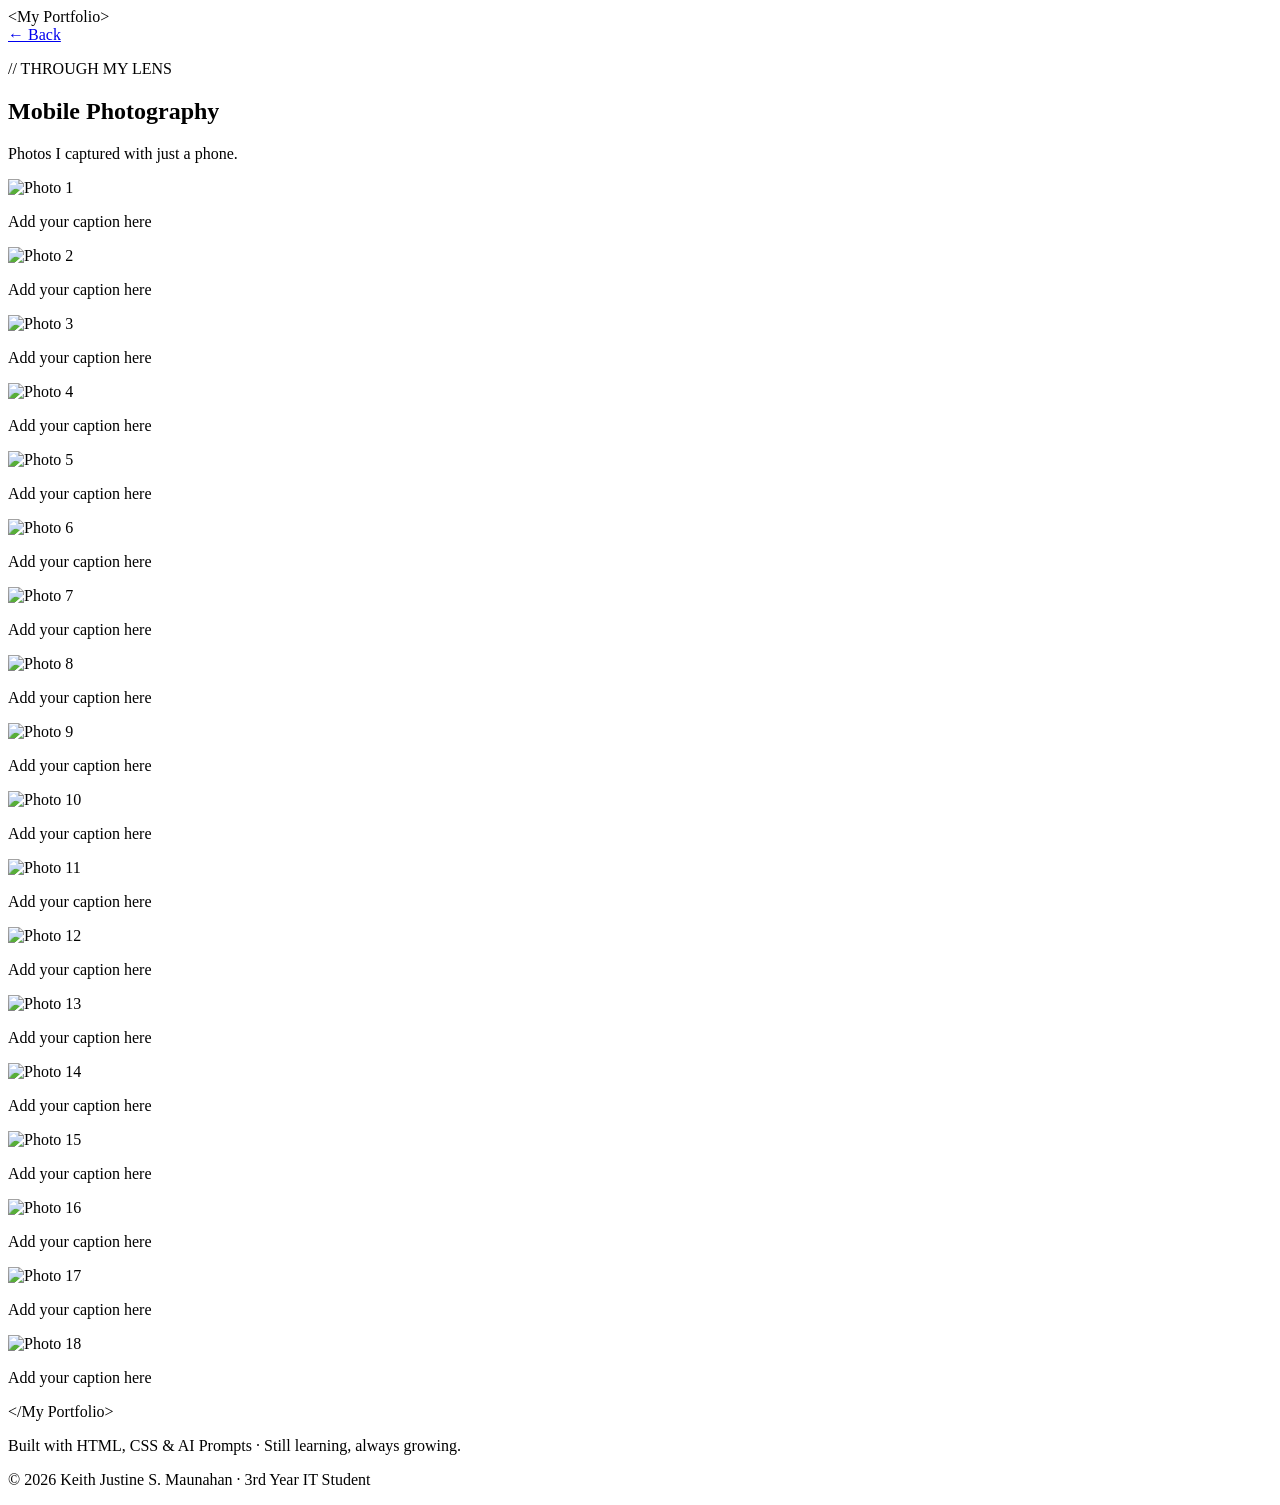
==== gallery.html @ 54bed320 "Add files via upload" ====
<!DOCTYPE html>
<html lang="en">

<head>
  <meta charset="UTF-8" />
  <meta name="viewport" content="width=device-width, initial-scale=1.0" />
  <title>My Portfolio | Gallery</title>
  <link rel="stylesheet" href="assets/css/style.css" />
  <link rel="stylesheet" href="assets/css/gallery.css" />
  <link rel="preconnect" href="https://fonts.googleapis.com" />
  <link rel="preconnect" href="https://fonts.gstatic.com" crossorigin />
  <link href="https://fonts.googleapis.com/css2?family=Press+Start+2P&family=Space+Mono:ital,wght@0,400;0,700;1,400&display=swap" rel="stylesheet" />
</head>

<body>

  <nav class="navbar">
    <div class="nav-logo">
      <span>&lt;My Portfolio&gt;</span>
    </div>
    <a href="index.html" class="back-btn">← Back</a>
  </nav>


  <div class="gallery-page">

    <div class="section-header">
      <p class="section-label">// THROUGH MY LENS</p>
      <h2 class="section-title">Mobile Photography</h2>
      <p class="section-subtitle">Photos I captured with just a phone.</p>
    </div>


    <div class="gallery-grid">

      <div class="gallery-item">
        <img src="assets/images/IMG_20231026_111419_089.jpg" alt="Photo 1" class="photo-box" />
        <div class="caption"><p>Add your caption here</p></div>
      </div>

      <div class="gallery-item">
        <img src="assets/images/IMG_20231109_130447_533.jpg" alt="Photo 2" class="photo-box" />
        <div class="caption"><p>Add your caption here</p></div>
      </div>

      <div class="gallery-item">
        <img src="assets/images/IMG_20231109_130508_630.jpg" alt="Photo 3" class="photo-box" />
        <div class="caption"><p>Add your caption here</p></div>
      </div>

      <div class="gallery-item">
        <img src="assets/images/IMG_20231109_173409_094.jpg" alt="Photo 4" class="photo-box" />
        <div class="caption"><p>Add your caption here</p></div>
      </div>

      <div class="gallery-item">
        <img src="assets/images/IMG_20231228_083316_686.jpg" alt="Photo 5" class="photo-box" />
        <div class="caption"><p>Add your caption here</p></div>
      </div>

      <div class="gallery-item">
        <img src="assets/images/IMG_20231228_165248_809.jpg" alt="Photo 6" class="photo-box" />
        <div class="caption"><p>Add your caption here</p></div>
      </div>

      <div class="gallery-item">
        <img src="assets/images/photo-7.jpg" alt="Photo 7" class="photo-box" />
        <div class="caption"><p>Add your caption here</p></div>
      </div>

      <div class="gallery-item">
        <img src="assets/images/photo-8.jpg" alt="Photo 8" class="photo-box" />
        <div class="caption"><p>Add your caption here</p></div>
      </div>

      <div class="gallery-item">
        <img src="assets/images/photo-9.jpg" alt="Photo 9" class="photo-box" />
        <div class="caption"><p>Add your caption here</p></div>
      </div>

      <div class="gallery-item">
        <img src="assets/images/photo-10.jpg" alt="Photo 10" class="photo-box" />
        <div class="caption"><p>Add your caption here</p></div>
      </div>

      <div class="gallery-item">
        <img src="assets/images/photo-11.jpg" alt="Photo 11" class="photo-box" />
        <div class="caption"><p>Add your caption here</p></div>
      </div>

      <div class="gallery-item">
        <img src="assets/images/photo-12.jpg" alt="Photo 12" class="photo-box" />
        <div class="caption"><p>Add your caption here</p></div>
      </div>

      <div class="gallery-item">
        <img src="assets/images/photo-13.jpg" alt="Photo 13" class="photo-box" />
        <div class="caption"><p>Add your caption here</p></div>
      </div>

      <div class="gallery-item">
        <img src="assets/images/photo-14.jpg" alt="Photo 14" class="photo-box" />
        <div class="caption"><p>Add your caption here</p></div>
      </div>

      <div class="gallery-item">
        <img src="assets/images/photo-15.jpg" alt="Photo 15" class="photo-box" />
        <div class="caption"><p>Add your caption here</p></div>
      </div>

      <div class="gallery-item">
        <img src="assets/images/photo-16.jpg" alt="Photo 16" class="photo-box" />
        <div class="caption"><p>Add your caption here</p></div>
      </div>

      <div class="gallery-item">
        <img src="assets/images/photo-17.jpg" alt="Photo 17" class="photo-box" />
        <div class="caption"><p>Add your caption here</p></div>
      </div>

      <div class="gallery-item">
        <img src="assets/images/photo-18.jpg" alt="Photo 18" class="photo-box" />
        <div class="caption"><p>Add your caption here</p></div>
      </div>

    </div>

  </div>


  <footer class="footer">
    <div class="footer-content">
      <p class="footer-brand">&lt;/My Portfolio&gt;</p>
      <p class="footer-msg">Built with HTML, CSS &amp; AI Prompts · Still learning, always growing.</p>
      <p class="footer-copy">© 2026 Keith Justine S. Maunahan · 3rd Year IT Student</p>
    </div>
  </footer>

</body>
</html>
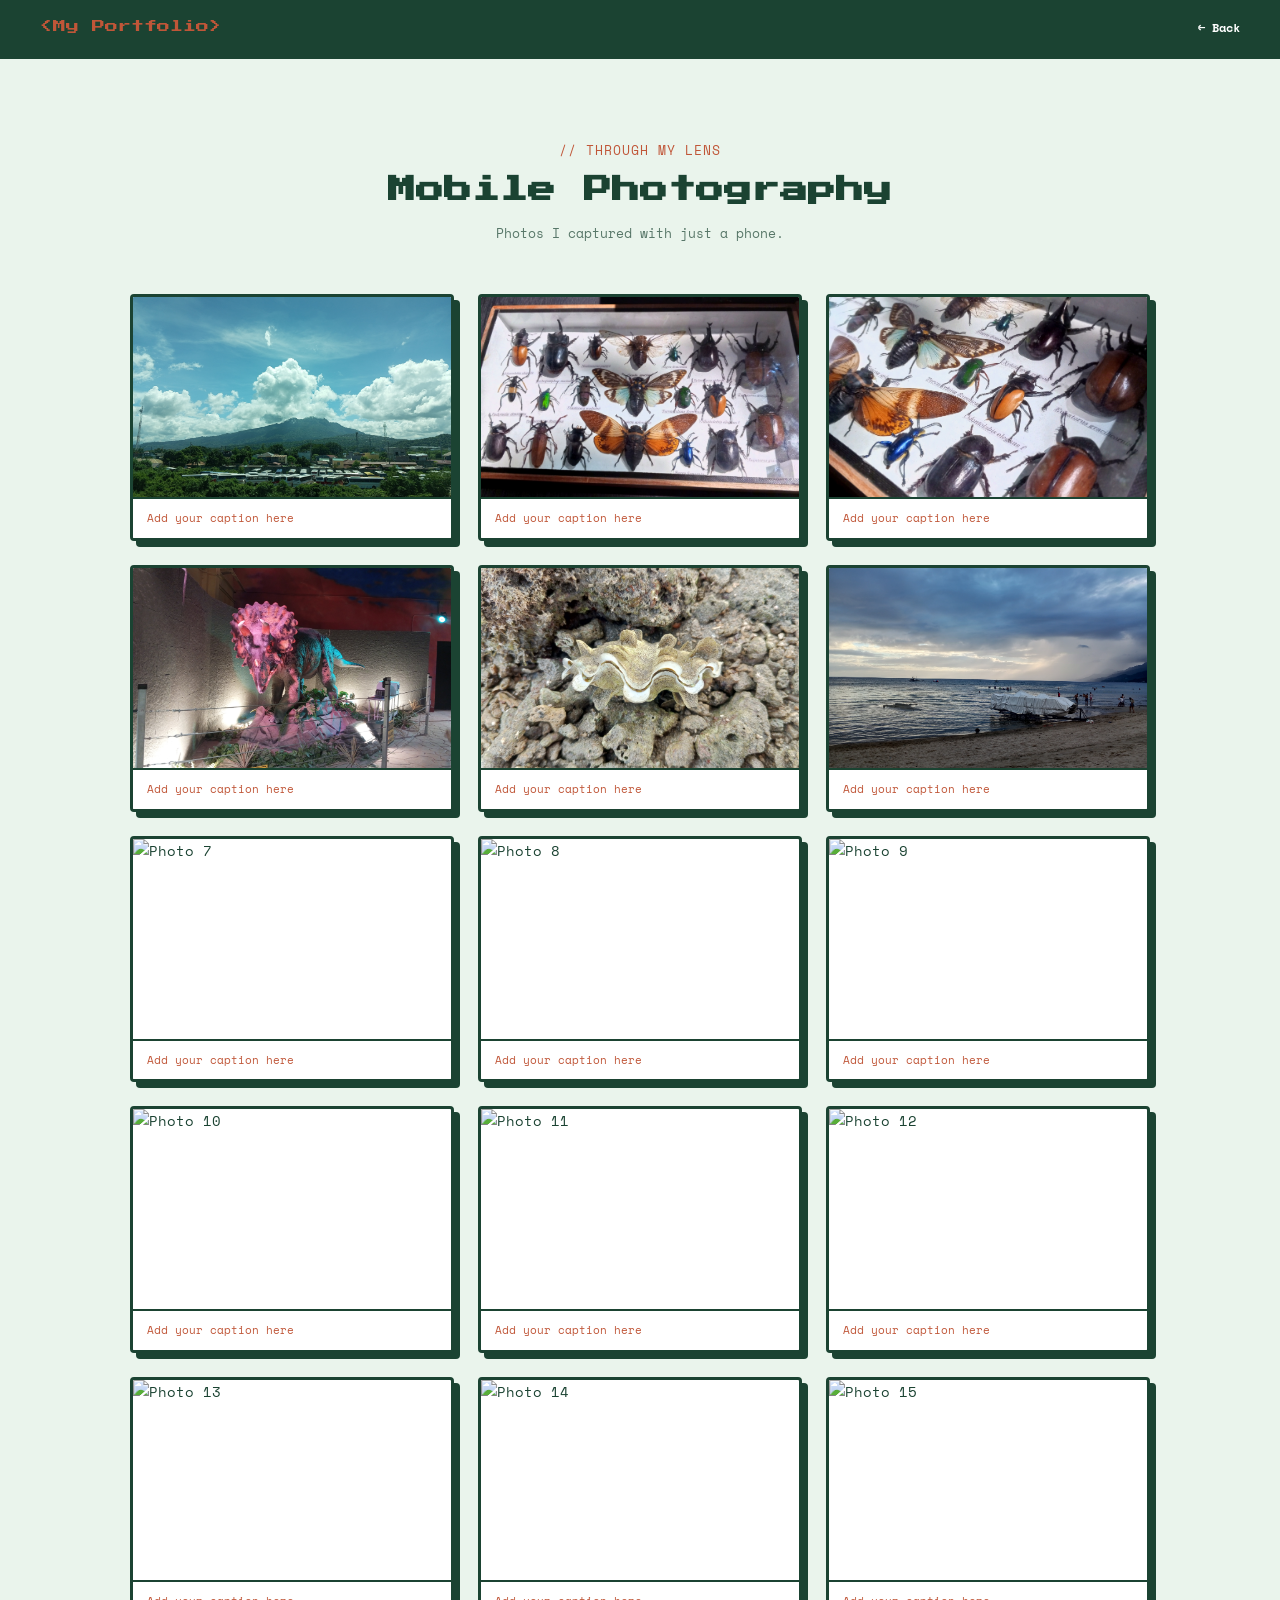
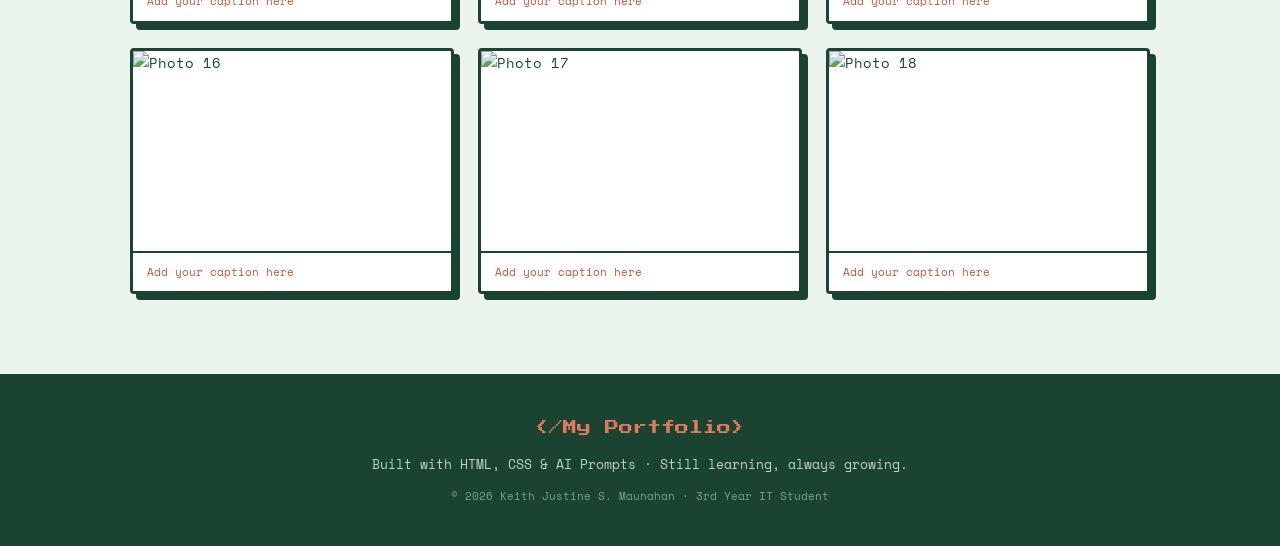
==== commit 8ceecae1: "Update gallery.html" ====
--- a/gallery.html
+++ b/gallery.html
@@ -4,7 +4,7 @@
 <head>
   <meta charset="UTF-8" />
   <meta name="viewport" content="width=device-width, initial-scale=1.0" />
-  <title>My Portfolio | Gallery</title>
+  <title>Portfolio | Gallery</title>
   <link rel="stylesheet" href="assets/css/style.css" />
   <link rel="stylesheet" href="assets/css/gallery.css" />
   <link rel="preconnect" href="https://fonts.googleapis.com" />
--- a/assets/css/style.css
+++ b/assets/css/style.css
@@ -0,0 +1,692 @@
+* {
+  margin: 0;
+  padding: 0;
+  box-sizing: border-box;
+}
+
+body {
+  background-color: #eaf4ec;
+  color: #1b4332;
+  font-family: 'Space Mono', 'Courier New', monospace;
+  line-height: 1.7;
+  font-size: 14px;
+}
+
+a {
+  text-decoration: none;
+  color: inherit;
+}
+
+ul {
+  list-style: none;
+}
+
+img {
+  max-width: 100%;
+  display: block;
+}
+
+html {
+  scroll-behavior: smooth;
+}
+
+.card {
+  background-color: #ffffff;
+  border: 3px solid #1b4332;
+  box-shadow: 6px 6px 0px #1b4332;
+  padding: 24px;
+  border-radius: 4px;
+}
+
+.btn {
+  display: inline-block;
+  padding: 12px 24px;
+  font-family: 'Space Mono', 'Courier New', monospace;
+  font-size: 13px;
+  font-weight: 700;
+  border: 3px solid #1b4332;
+  box-shadow: 4px 4px 0px #1b4332;
+  cursor: pointer;
+  transition: transform 0.1s ease, box-shadow 0.1s ease;
+  white-space: nowrap;
+}
+
+.btn:hover {
+  transform: translate(3px, 3px);
+  box-shadow: none;
+}
+
+.btn-primary {
+  background-color: #c05638;
+  color: #ffffff;
+}
+
+.btn-secondary {
+  background-color: #ffffff;
+  color: #1b4332;
+}
+
+.btn-sm {
+  padding: 8px 16px;
+  font-size: 11px;
+}
+
+.section {
+  padding: 80px 40px;
+  max-width: 1100px;
+  margin: 0 auto;
+}
+
+.section-header {
+  text-align: center;
+  margin-bottom: 50px;
+}
+
+.section-label {
+  color: #c05638;
+  font-family: 'Space Mono', 'Courier New', monospace;
+  font-size: 13px;
+  margin-bottom: 10px;
+  letter-spacing: 1px;
+}
+
+.section-title {
+  font-family: 'Press Start 2P', cursive;
+  font-size: clamp(18px, 3vw, 28px);
+  color: #1b4332;
+  margin-bottom: 12px;
+  line-height: 1.4;
+}
+
+.section-subtitle {
+  color: #1b4332;
+  opacity: 0.7;
+  font-size: 13px;
+}
+
+.accent {
+  color: #c05638;
+}
+
+.navbar {
+  background-color: #1b4332;
+  border-bottom: 3px solid #1b4332;
+  padding: 16px 40px;
+  display: flex;
+  justify-content: space-between;
+  align-items: center;
+  position: sticky;
+  top: 0;
+  z-index: 100;
+}
+
+.nav-logo span {
+  font-family: 'Press Start 2P', cursive;
+  font-size: 13px;
+  color: #c05638;
+}
+
+.nav-links {
+  display: flex;
+  gap: 30px;
+}
+
+.nav-links a {
+  font-family: 'Space Mono', 'Courier New', monospace;
+  font-size: 12px;
+  color: #ffffff;
+  font-weight: 700;
+  transition: color 0.2s ease;
+}
+
+.nav-links a:hover {
+  color: #c05638;
+}
+
+.hero {
+  min-height: 90vh;
+  display: flex;
+  flex-direction: row;
+  align-items: center;
+  justify-content: center;
+  gap: 80px;
+  padding: 60px 80px;
+  background-color: #f0f7f2;
+  border-bottom: 3px solid #1b4332;
+}
+
+.hero-content {
+  max-width: 560px;
+}
+
+.hero-badge {
+  color: #c05638;
+  font-family: 'Space Mono', 'Courier New', monospace;
+  font-size: 13px;
+  font-weight: 700;
+  margin-bottom: 16px;
+  letter-spacing: 2px;
+}
+
+.hero-title {
+  font-family: 'Press Start 2P', cursive;
+  font-size: clamp(24px, 4vw, 42px);
+  color: #1b4332;
+  margin-bottom: 16px;
+  line-height: 1.3;
+}
+
+.hero-subtitle {
+  font-family: 'Space Mono', 'Courier New', monospace;
+  font-size: clamp(13px, 2vw, 16px);
+  color: #c05638;
+  font-weight: 700;
+  margin-bottom: 20px;
+  letter-spacing: 1px;
+}
+
+.hero-desc {
+  font-size: 14px;
+  color: #1b4332;
+  opacity: 0.85;
+  margin-bottom: 36px;
+  line-height: 1.8;
+}
+
+.hero-buttons {
+  display: flex;
+  gap: 16px;
+  flex-wrap: wrap;
+}
+
+.hero-avatar {
+  flex-shrink: 0;
+}
+
+.avatar-frame {
+  width: 240px;
+  height: 280px;
+  background-color: #ffffff;
+  border: 3px solid #1b4332;
+  box-shadow: 6px 6px 0px #1b4332;
+  display: flex;
+  align-items: center;
+  justify-content: center;
+  overflow: hidden;
+}
+
+.avatar-img {
+  width: 100%;
+  height: 100%;
+  object-fit: cover;
+}
+
+.about-section {
+  background-color: #eaf4ec;
+}
+
+.about-content {
+  display: flex;
+  gap: 40px;
+  align-items: stretch;
+  flex-wrap: wrap;
+}
+
+.about-text {
+  flex: 2;
+  min-width: 280px;
+  display: flex;
+  flex-direction: column;
+}
+
+.about-text .card {
+  flex: 1;
+}
+
+.about-text .card p {
+  font-size: 14px;
+  line-height: 1.8;
+}
+
+.about-list {
+  margin-top: 16px;
+}
+
+.about-list li {
+  font-family: 'Space Mono', 'Courier New', monospace;
+  font-size: 13px;
+  padding: 6px 0;
+  border-bottom: 1px dashed #c8e6c9;
+}
+
+.about-list li:last-child {
+  border-bottom: none;
+}
+
+.edu-list {
+  flex: 1;
+  min-width: 260px;
+  display: flex;
+  flex-direction: column;
+  gap: 16px;
+}
+
+.edu-title {
+  font-family: 'Press Start 2P', cursive;
+  font-size: 11px;
+  color: #c05638;
+  margin-bottom: 4px;
+}
+
+.edu-card {
+  display: flex;
+  flex-direction: row;
+  align-items: center;
+  gap: 16px;
+  background-color: #ffffff;
+  border: 3px solid #1b4332;
+  box-shadow: 4px 4px 0px #1b4332;
+  padding: 16px 20px;
+  border-radius: 4px;
+}
+
+.edu-logo {
+  width: 56px;
+  height: 56px;
+  object-fit: contain;
+  flex-shrink: 0;
+}
+
+.edu-info {
+  display: flex;
+  flex-direction: column;
+  gap: 4px;
+}
+
+.edu-name {
+  font-family: 'Press Start 2P', cursive;
+  font-size: 10px;
+  color: #1b4332;
+  line-height: 1.6;
+}
+
+.edu-year {
+  font-family: 'Space Mono', 'Courier New', monospace;
+  font-size: 12px;
+  color: #c05638;
+  font-weight: 700;
+}
+
+.skills-section {
+  background-color: #f0f7f2;
+  border-top: 3px solid #c8e6c9;
+  border-bottom: 3px solid #c8e6c9;
+}
+
+.skills-grid {
+  display: grid;
+  grid-template-columns: repeat(auto-fill, minmax(300px, 1fr));
+  gap: 20px;
+}
+
+.skill-card {
+  display: flex;
+  flex-direction: row;
+  align-items: center;
+  gap: 16px;
+  background-color: #ffffff;
+  border: 3px solid #1b4332;
+  box-shadow: 4px 4px 0px #1b4332;
+  padding: 16px 20px;
+  border-radius: 4px;
+}
+
+.skill-icon {
+  width: 56px;
+  height: 56px;
+  object-fit: contain;
+  flex-shrink: 0;
+}
+
+.skill-info {
+  flex: 1;
+}
+
+.skill-name {
+  font-family: 'Press Start 2P', cursive;
+  font-size: 10px;
+  color: #1b4332;
+  margin-bottom: 4px;
+  line-height: 1.6;
+}
+
+.skill-desc {
+  font-size: 11px;
+  opacity: 0.7;
+  margin-bottom: 10px;
+}
+
+.projects-section {
+  background-color: #eaf4ec;
+}
+
+.projects-grid {
+  display: grid;
+  grid-template-columns: repeat(auto-fill, minmax(300px, 1fr));
+  gap: 28px;
+}
+
+.project-card {
+  background-color: #ffffff;
+  border: 3px solid #1b4332;
+  box-shadow: 6px 6px 0px #1b4332;
+  padding: 28px;
+  border-radius: 4px;
+  display: flex;
+  flex-direction: column;
+}
+
+.project-img {
+  width: 100%;
+  height: 160px;
+  background-color: #eaf4ec;
+  border: 2px solid #c8e6c9;
+  border-radius: 2px;
+  display: flex;
+  align-items: center;
+  justify-content: center;
+  margin-bottom: 16px;
+}
+
+.project-img span {
+  font-family: 'Space Mono', 'Courier New', monospace;
+  font-size: 11px;
+  color: #1b4332;
+  opacity: 0.4;
+}
+
+.project-title {
+  font-family: 'Press Start 2P', cursive;
+  font-size: 13px;
+  color: #1b4332;
+  margin-bottom: 12px;
+  line-height: 1.5;
+}
+
+.project-desc {
+  font-size: 13px;
+  line-height: 1.7;
+  opacity: 0.85;
+  margin-bottom: 16px;
+  flex: 1;
+}
+
+.project-tags {
+  display: flex;
+  flex-wrap: wrap;
+  gap: 8px;
+  margin-bottom: 20px;
+}
+
+.tag {
+  background-color: #eaf4ec;
+  border: 2px solid #1b4332;
+  font-family: 'Space Mono', 'Courier New', monospace;
+  font-size: 10px;
+  font-weight: 700;
+  padding: 4px 8px;
+  border-radius: 2px;
+}
+
+.project-links {
+  display: flex;
+  gap: 12px;
+}
+
+.hobbies-section {
+  background-color: #f0f7f2;
+  border-top: 3px solid #c8e6c9;
+  border-bottom: 3px solid #c8e6c9;
+}
+
+.hobbies-grid {
+  display: grid;
+  grid-template-columns: repeat(auto-fill, minmax(240px, 1fr));
+  gap: 24px;
+}
+
+.hobby-card {
+  background-color: #ffffff;
+  border: 3px solid #1b4332;
+  box-shadow: 6px 6px 0px #1b4332;
+  padding: 24px;
+  border-radius: 4px;
+}
+
+.hobby-icon {
+  display: flex;
+  justify-content: center;
+  margin-bottom: 14px;
+}
+
+.hobby-icon img {
+  width: 64px;
+  height: 64px;
+  object-fit: contain;
+}
+
+.hobby-title {
+  font-family: 'Press Start 2P', cursive;
+  font-size: 12px;
+  color: #1b4332;
+  margin-bottom: 10px;
+  line-height: 1.5;
+}
+
+.hobby-desc {
+  font-size: 13px;
+  line-height: 1.7;
+  opacity: 0.85;
+  margin-bottom: 14px;
+}
+
+.gallery-section {
+  background-color: #eaf4ec;
+}
+
+.gallery-grid {
+  display: grid;
+  grid-template-columns: repeat(auto-fill, minmax(280px, 1fr));
+  gap: 24px;
+}
+
+.gallery-item {
+  border: 3px solid #1b4332;
+  box-shadow: 6px 6px 0px #1b4332;
+  border-radius: 4px;
+  overflow: hidden;
+  background-color: #ffffff;
+}
+
+.photo-box {
+  width: 100%;
+  height: 200px;
+  object-fit: cover;
+  display: block;
+}
+
+.video-box {
+  width: 100%;
+  height: 200px;
+  object-fit: cover;
+  display: block;
+  background-color: #1b4332;
+}
+
+.caption {
+  background-color: #ffffff;
+  border-top: 2px solid #1b4332;
+  padding: 10px 14px;
+}
+
+.caption p {
+  font-family: 'Space Mono', 'Courier New', monospace;
+  font-size: 11px;
+  color: #c05638;
+}
+
+.gallery-btn-wrap {
+  text-align: center;
+  margin-top: 40px;
+}
+
+.contact-wrapper {
+  background-color: #f0f7f2;
+  border-top: 3px solid #c8e6c9;
+}
+
+.contact-grid {
+  display: grid;
+  grid-template-columns: repeat(auto-fill, minmax(180px, 1fr));
+  gap: 20px;
+}
+
+.contact-card {
+  background-color: #ffffff;
+  border: 3px solid #1b4332;
+  box-shadow: 4px 4px 0px #1b4332;
+  padding: 24px 20px;
+  text-align: center;
+  border-radius: 4px;
+}
+
+.contact-icon {
+  width: 40px;
+  height: 40px;
+  object-fit: contain;
+  margin: 0 auto 10px auto;
+}
+
+.contact-name {
+  font-family: 'Press Start 2P', cursive;
+  font-size: 11px;
+  color: #1b4332;
+  margin-bottom: 8px;
+}
+
+.contact-link {
+  font-family: 'Space Mono', 'Courier New', monospace;
+  font-size: 12px;
+  color: #c05638;
+  font-weight: 700;
+  word-break: break-all;
+  transition: opacity 0.2s ease;
+}
+
+.contact-link:hover {
+  opacity: 0.7;
+  text-decoration: underline;
+}
+
+.footer {
+  background-color: #1b4332;
+  border-top: 3px solid #1b4332;
+  padding: 40px 20px;
+  text-align: center;
+}
+
+.footer-content {
+  display: flex;
+  flex-direction: column;
+  align-items: center;
+  gap: 12px;
+}
+
+.footer-brand {
+  font-family: 'Press Start 2P', cursive;
+  font-size: 14px;
+  color: #e07a5f;
+}
+
+.footer-msg {
+  font-family: 'Space Mono', 'Courier New', monospace;
+  font-size: 13px;
+  color: #eaf4ec;
+  opacity: 0.8;
+}
+
+.footer-copy {
+  font-family: 'Space Mono', 'Courier New', monospace;
+  font-size: 11px;
+  color: #eaf4ec;
+  opacity: 0.5;
+}
+
+@media (max-width: 768px) {
+  .navbar {
+    flex-direction: column;
+    gap: 16px;
+    padding: 16px 20px;
+    text-align: center;
+  }
+
+  .nav-links {
+    gap: 16px;
+    flex-wrap: wrap;
+    justify-content: center;
+  }
+
+  .hero {
+    flex-direction: column;
+    padding: 50px 30px;
+    text-align: center;
+    gap: 40px;
+  }
+
+  .hero-buttons {
+    justify-content: center;
+  }
+
+  .section {
+    padding: 60px 24px;
+  }
+
+  .about-content {
+    flex-direction: column;
+  }
+
+  .edu-list {
+    width: 100%;
+  }
+}
+
+@media (max-width: 480px) {
+  .hero {
+    padding: 40px 20px;
+  }
+
+  .avatar-frame {
+    width: 180px;
+    height: 210px;
+  }
+
+  .skills-grid,
+  .projects-grid,
+  .hobbies-grid,
+  .gallery-grid,
+  .contact-grid {
+    grid-template-columns: 1fr;
+  }
+
+  .section {
+    padding: 50px 16px;
+  }
+
+  .nav-links {
+    gap: 12px;
+  }
+
+  .nav-links a {
+    font-size: 11px;
+  }
+}
--- a/assets/css/gallery.css
+++ b/assets/css/gallery.css
@@ -0,0 +1,23 @@
+.gallery-page {
+  padding: 80px 40px;
+  max-width: 1100px;
+  margin: 0 auto;
+}
+
+.back-btn {
+  font-family: 'Space Mono', 'Courier New', monospace;
+  font-size: 12px;
+  font-weight: 700;
+  color: #ffffff;
+  transition: color 0.2s ease;
+}
+
+.back-btn:hover {
+  color: #c05638;
+}
+
+@media (max-width: 480px) {
+  .gallery-page {
+    padding: 50px 16px;
+  }
+}
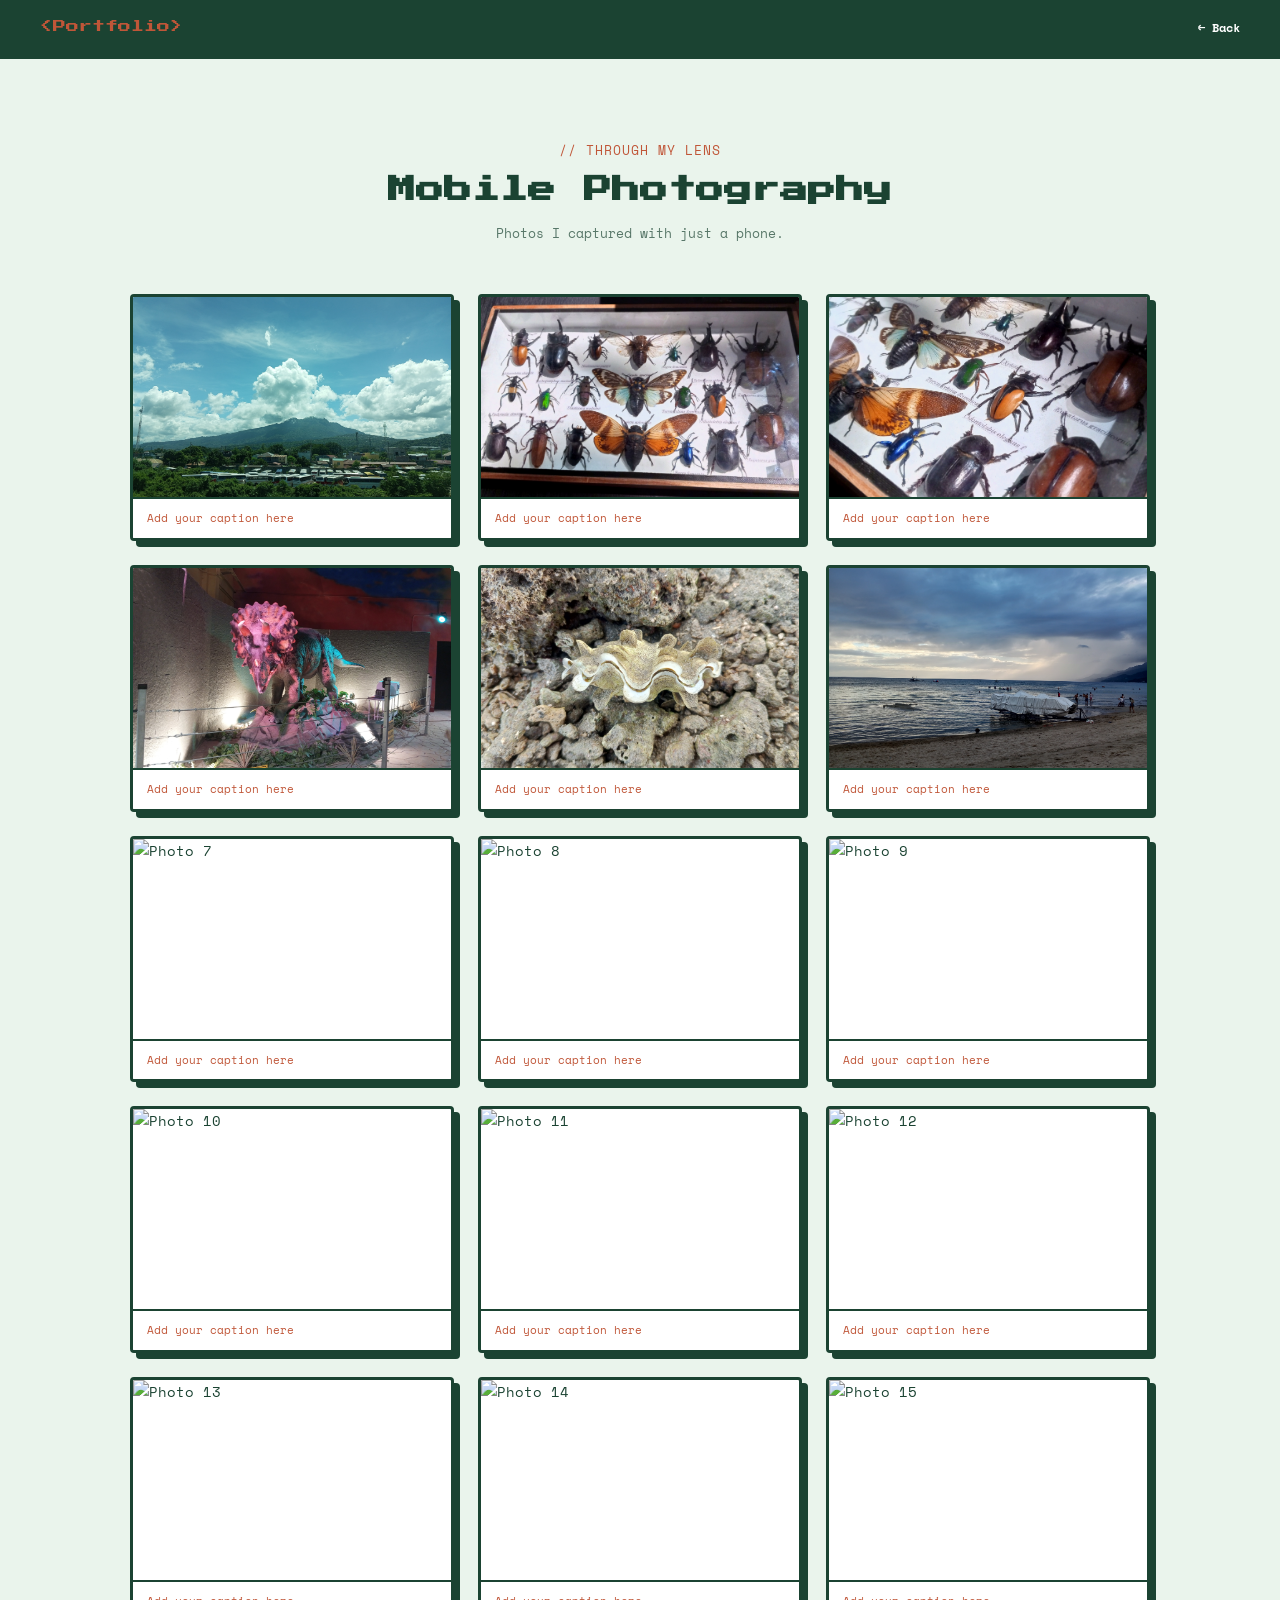
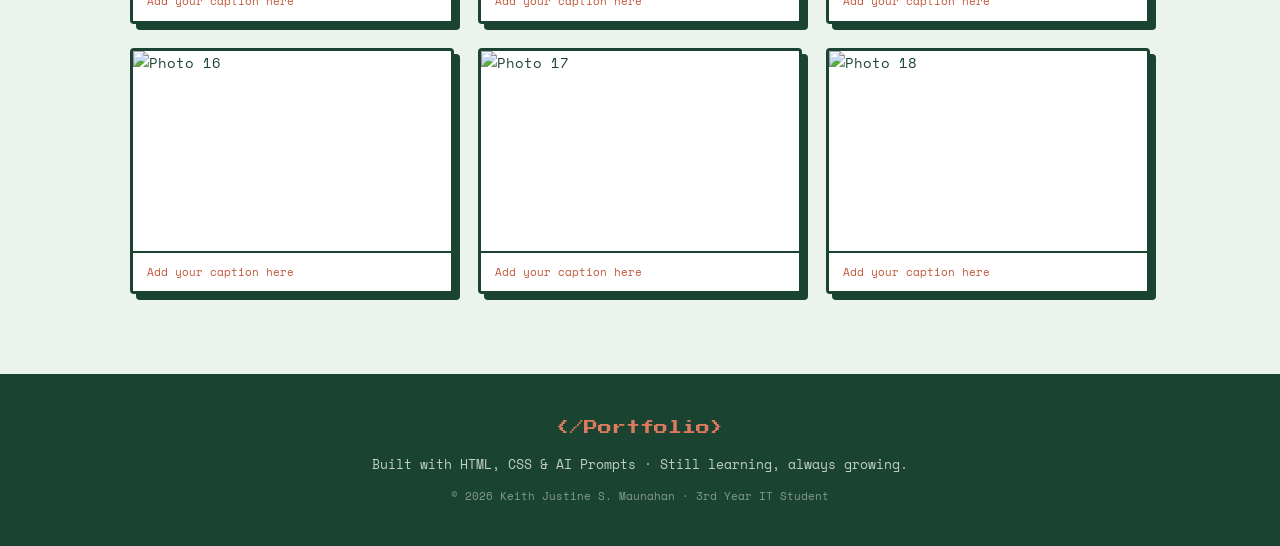
==== commit b21ae014: "Add files via upload" ====
--- a/gallery.html
+++ b/gallery.html
@@ -16,7 +16,7 @@
 
   <nav class="navbar">
     <div class="nav-logo">
-      <span>&lt;My Portfolio&gt;</span>
+      <span>&lt;Portfolio&gt;</span>
     </div>
     <a href="index.html" class="back-btn">← Back</a>
   </nav>
@@ -130,7 +130,7 @@
 
   <footer class="footer">
     <div class="footer-content">
-      <p class="footer-brand">&lt;/My Portfolio&gt;</p>
+      <p class="footer-brand">&lt;/Portfolio&gt;</p>
       <p class="footer-msg">Built with HTML, CSS &amp; AI Prompts · Still learning, always growing.</p>
       <p class="footer-copy">© 2026 Keith Justine S. Maunahan · 3rd Year IT Student</p>
     </div>
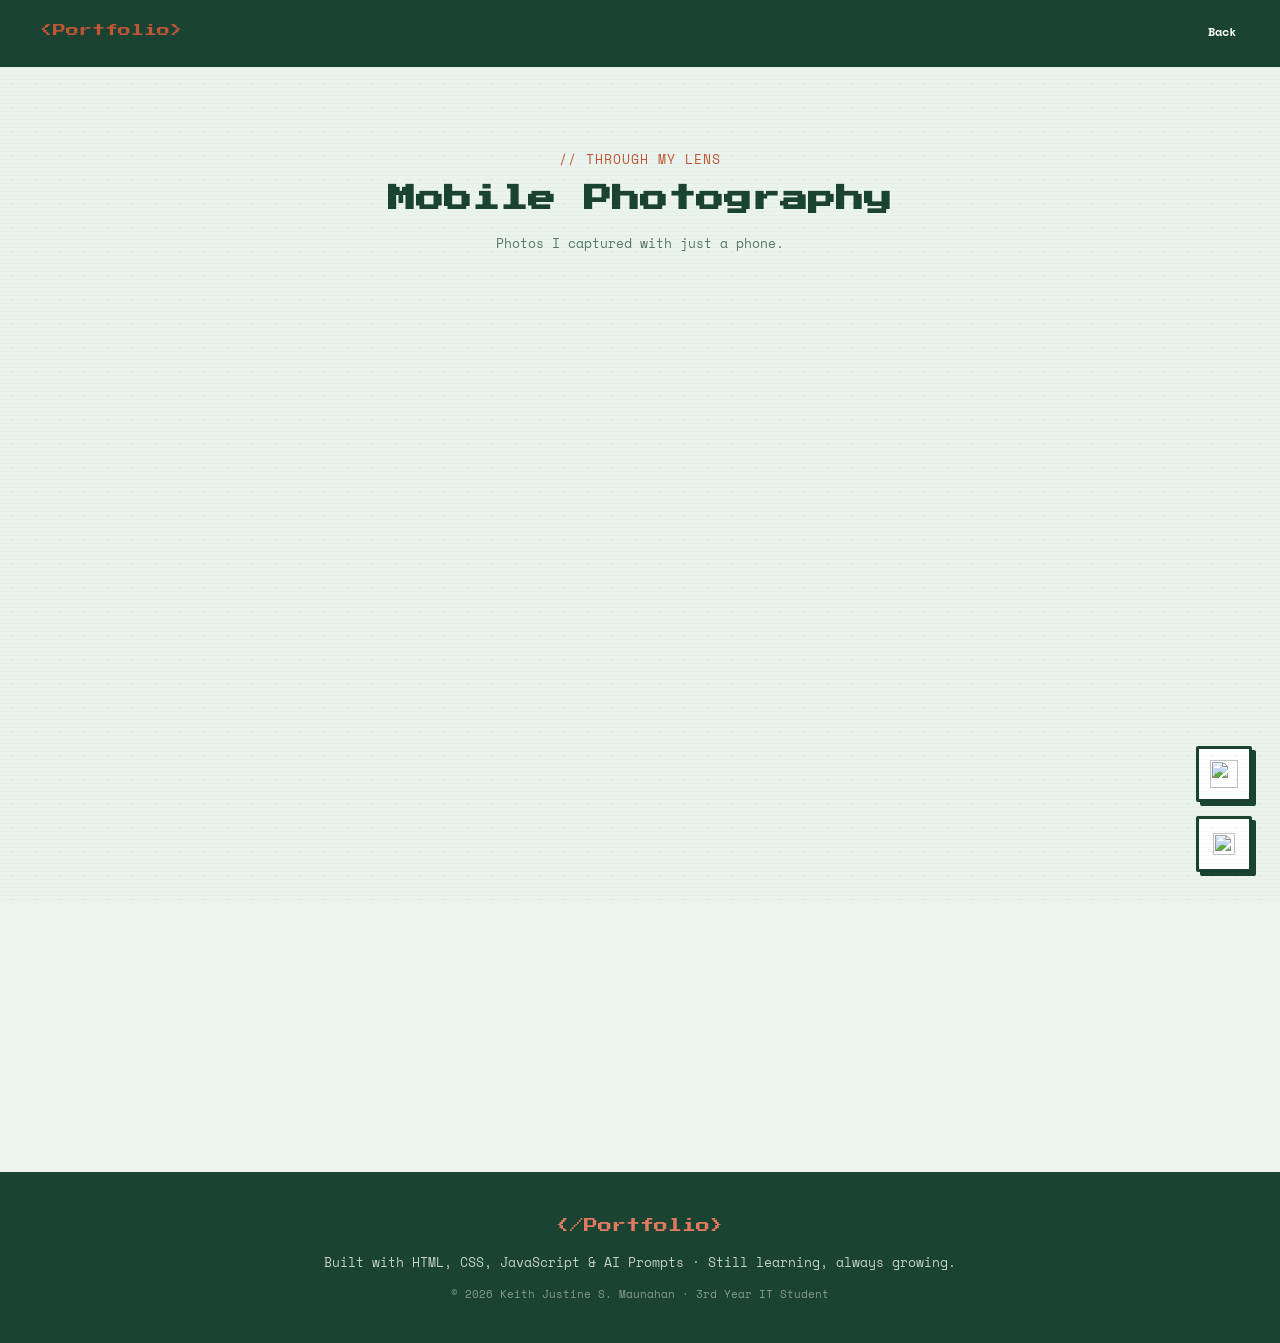
==== commit d9aa480f: "Few adjustments made to the website." ====
--- a/gallery.html
+++ b/gallery.html
@@ -1,140 +1,112 @@
-<!DOCTYPE html>
-<html lang="en">
-
-<head>
-  <meta charset="UTF-8" />
-  <meta name="viewport" content="width=device-width, initial-scale=1.0" />
-  <title>Portfolio | Gallery</title>
-  <link rel="stylesheet" href="assets/css/style.css" />
-  <link rel="stylesheet" href="assets/css/gallery.css" />
-  <link rel="preconnect" href="https://fonts.googleapis.com" />
-  <link rel="preconnect" href="https://fonts.gstatic.com" crossorigin />
-  <link href="https://fonts.googleapis.com/css2?family=Press+Start+2P&family=Space+Mono:ital,wght@0,400;0,700;1,400&display=swap" rel="stylesheet" />
-</head>
-
-<body>
-
-  <nav class="navbar">
-    <div class="nav-logo">
-      <span>&lt;Portfolio&gt;</span>
-    </div>
-    <a href="index.html" class="back-btn">← Back</a>
-  </nav>
-
-
-  <div class="gallery-page">
-
-    <div class="section-header">
-      <p class="section-label">// THROUGH MY LENS</p>
-      <h2 class="section-title">Mobile Photography</h2>
-      <p class="section-subtitle">Photos I captured with just a phone.</p>
-    </div>
-
-
-    <div class="gallery-grid">
-
-      <div class="gallery-item">
-        <img src="assets/images/IMG_20231026_111419_089.jpg" alt="Photo 1" class="photo-box" />
-        <div class="caption"><p>Add your caption here</p></div>
-      </div>
-
-      <div class="gallery-item">
-        <img src="assets/images/IMG_20231109_130447_533.jpg" alt="Photo 2" class="photo-box" />
-        <div class="caption"><p>Add your caption here</p></div>
-      </div>
-
-      <div class="gallery-item">
-        <img src="assets/images/IMG_20231109_130508_630.jpg" alt="Photo 3" class="photo-box" />
-        <div class="caption"><p>Add your caption here</p></div>
-      </div>
-
-      <div class="gallery-item">
-        <img src="assets/images/IMG_20231109_173409_094.jpg" alt="Photo 4" class="photo-box" />
-        <div class="caption"><p>Add your caption here</p></div>
-      </div>
-
-      <div class="gallery-item">
-        <img src="assets/images/IMG_20231228_083316_686.jpg" alt="Photo 5" class="photo-box" />
-        <div class="caption"><p>Add your caption here</p></div>
-      </div>
-
-      <div class="gallery-item">
-        <img src="assets/images/IMG_20231228_165248_809.jpg" alt="Photo 6" class="photo-box" />
-        <div class="caption"><p>Add your caption here</p></div>
-      </div>
-
-      <div class="gallery-item">
-        <img src="assets/images/photo-7.jpg" alt="Photo 7" class="photo-box" />
-        <div class="caption"><p>Add your caption here</p></div>
-      </div>
-
-      <div class="gallery-item">
-        <img src="assets/images/photo-8.jpg" alt="Photo 8" class="photo-box" />
-        <div class="caption"><p>Add your caption here</p></div>
-      </div>
-
-      <div class="gallery-item">
-        <img src="assets/images/photo-9.jpg" alt="Photo 9" class="photo-box" />
-        <div class="caption"><p>Add your caption here</p></div>
-      </div>
-
-      <div class="gallery-item">
-        <img src="assets/images/photo-10.jpg" alt="Photo 10" class="photo-box" />
-        <div class="caption"><p>Add your caption here</p></div>
-      </div>
-
-      <div class="gallery-item">
-        <img src="assets/images/photo-11.jpg" alt="Photo 11" class="photo-box" />
-        <div class="caption"><p>Add your caption here</p></div>
-      </div>
-
-      <div class="gallery-item">
-        <img src="assets/images/photo-12.jpg" alt="Photo 12" class="photo-box" />
-        <div class="caption"><p>Add your caption here</p></div>
-      </div>
-
-      <div class="gallery-item">
-        <img src="assets/images/photo-13.jpg" alt="Photo 13" class="photo-box" />
-        <div class="caption"><p>Add your caption here</p></div>
-      </div>
-
-      <div class="gallery-item">
-        <img src="assets/images/photo-14.jpg" alt="Photo 14" class="photo-box" />
-        <div class="caption"><p>Add your caption here</p></div>
-      </div>
-
-      <div class="gallery-item">
-        <img src="assets/images/photo-15.jpg" alt="Photo 15" class="photo-box" />
-        <div class="caption"><p>Add your caption here</p></div>
-      </div>
-
-      <div class="gallery-item">
-        <img src="assets/images/photo-16.jpg" alt="Photo 16" class="photo-box" />
-        <div class="caption"><p>Add your caption here</p></div>
-      </div>
-
-      <div class="gallery-item">
-        <img src="assets/images/photo-17.jpg" alt="Photo 17" class="photo-box" />
-        <div class="caption"><p>Add your caption here</p></div>
-      </div>
-
-      <div class="gallery-item">
-        <img src="assets/images/photo-18.jpg" alt="Photo 18" class="photo-box" />
-        <div class="caption"><p>Add your caption here</p></div>
-      </div>
-
-    </div>
-
-  </div>
-
-
-  <footer class="footer">
-    <div class="footer-content">
-      <p class="footer-brand">&lt;/Portfolio&gt;</p>
-      <p class="footer-msg">Built with HTML, CSS &amp; AI Prompts · Still learning, always growing.</p>
-      <p class="footer-copy">© 2026 Keith Justine S. Maunahan · 3rd Year IT Student</p>
-    </div>
-  </footer>
-
-</body>
-</html>
+<!DOCTYPE html>
+<html lang="en">
+
+<head>
+  <meta charset="UTF-8" />
+  <meta name="viewport" content="width=device-width, initial-scale=1.0" />
+  <title>Portfolio | Gallery</title>
+  <link rel="icon" type="image/svg+xml" href="https://api.iconify.design/pixelarticons/save.svg?color=%23ffffff" />
+  <link rel="stylesheet" href="assets/css/style.css" />
+  <link rel="stylesheet" href="assets/css/gallery.css" />
+  <link rel="preconnect" href="https://fonts.googleapis.com" />
+  <link rel="preconnect" href="https://fonts.gstatic.com" crossorigin />
+  <link href="https://fonts.googleapis.com/css2?family=Press+Start+2P&family=Space+Mono:ital,wght@0,400;0,700;1,400&display=swap" rel="stylesheet" />
+</head>
+
+<body>
+<script src="assets/js/theme.js"></script>
+
+  <!-- Scanlines -->
+  <div class="scanlines" aria-hidden="true"></div>
+  <div class="pixel-particles" aria-hidden="true">
+    <span></span><span></span><span></span><span></span><span></span>
+    <span></span><span></span><span></span><span></span><span></span>
+  </div>
+
+  <!-- Dark Mode Toggle -->
+  <button class="theme-toggle" id="themeToggle" title="Toggle dark mode" aria-label="Toggle dark mode">
+    <img src="https://api.iconify.design/pixelarticons/moon.svg?color=%23c05638" alt="" aria-hidden="true" class="icon-moon" />
+    <img src="https://api.iconify.design/pixelarticons/sun.svg?color=%23f0a500" alt="" aria-hidden="true" class="icon-sun" />
+  </button>
+  <button class="cursor-toggle" id="cursorToggle" type="button" title="Switch to pixel pointer cursor" aria-label="Switch to pixel pointer cursor" aria-pressed="false">
+    <img src="assets/images/optimized/default_cursor.png" alt="" aria-hidden="true" class="cursor-icon-pointer" />
+    <img src="assets/images/pickaxe.png" alt="" aria-hidden="true" class="cursor-icon-pickaxe" />
+  </button>
+
+  <nav class="navbar">
+    <div class="nav-logo">
+      <span>&lt;Portfolio&gt;</span>
+    </div>
+    <a href="index.html" class="back-btn">Back</a>
+  </nav>
+
+
+  <div class="gallery-page">
+
+    <div class="section-header">
+      <p class="section-label">// THROUGH MY LENS</p>
+      <h2 class="section-title">Mobile Photography</h2>
+      <p class="section-subtitle">Photos I captured with just a phone.</p>
+    </div>
+
+
+    <div class="gallery-grid">
+
+      <div class="gallery-item">
+        <img src="assets/images/optimized/IMG_20231026_111419_089.jpg" alt="Mountain, terminal, and clouds" class="photo-box" decoding="async" fetchpriority="high" />
+        <div class="caption"><p>Clouds Above the Mountain Terminal</p></div>
+      </div>
+
+      <div class="gallery-item">
+        <img src="assets/images/optimized/IMG_20231109_130447_533.jpg" alt="Insect display" class="photo-box" decoding="async" />
+        <div class="caption"><p>A World of Tiny Wonders</p></div>
+      </div>
+
+      <div class="gallery-item">
+        <img src="assets/images/optimized/IMG_20231109_130508_630.jpg" alt="Close-up of an insect display" class="photo-box" decoding="async" />
+        <div class="caption"><p>Details Up Close</p></div>
+      </div>
+
+      <div class="gallery-item">
+        <img src="assets/images/optimized/IMG_20231109_173409_094.jpg" alt="Dinosaur exhibit" class="photo-box" loading="lazy" decoding="async" />
+        <div class="caption"><p>A Moment with the Dinosaurs</p></div>
+      </div>
+
+      <div class="gallery-item">
+        <img src="assets/images/optimized/IMG_20231228_083316_686.jpg" alt="Miniature clam" class="photo-box" loading="lazy" decoding="async" />
+        <div class="caption"><p>A Little Clam</p></div>
+      </div>
+
+      <div class="gallery-item">
+        <img src="assets/images/optimized/IMG_20231228_165248_809.jpg" alt="Dusk over the shore with a boat" class="photo-box" loading="lazy" decoding="async" />
+        <div class="caption"><p>Last Light on the Shore</p></div>
+      </div>
+
+      <div class="gallery-item">
+        <img src="assets/images/optimized/1756724284513.jpg" alt="Citrus swallowtail butterfly" class="photo-box" loading="lazy" decoding="async" />
+        <div class="caption"><p>A Citrus Swallowtail in Color</p></div>
+      </div>
+
+      <div class="gallery-item">
+        <img src="assets/images/optimized/1756746847976.jpg" alt="Moth resting on a book" class="photo-box" loading="lazy" decoding="async" />
+        <div class="caption"><p>An Unexpected Reading Companion</p></div>
+      </div>
+
+    </div>
+
+  </div>
+
+
+  <footer class="footer">
+    <div class="footer-content">
+      <p class="footer-brand">&lt;/Portfolio&gt;</p>
+      <p class="footer-msg">Built with HTML, CSS, JavaScript &amp; AI Prompts · Still learning, always growing.</p>
+      <p class="footer-copy">© 2026 Keith Justine S. Maunahan · 3rd Year IT Student</p>
+    </div>
+  </footer>
+
+  <script src="assets/js/gallery.js" defer></script>
+  <script src="assets/js/pickaxe-cursor.js" defer></script>
+
+</body>
+</html>
--- a/assets/css/style.css
+++ b/assets/css/style.css
@@ -1,15 +1,71 @@
+/* =========================================
+   COLOR SYSTEM — CSS Custom Properties
+   Light = retro green | Dark = split-complementary purple
+   ========================================= */
+
+:root {
+  --bg:          #eaf4ec;
+  --bg-alt:      #f0f7f2;
+  --surface:     #ffffff;
+  --border:      #1b4332;
+  --shadow:      #1b4332;
+  --text:        #1b4332;
+  --text-nav:    #ffffff;
+  --accent:      #c05638;
+  --accent-dark: #a04428;
+  --muted:       #c8e6c9;
+  --nav-bg:      #1b4332;
+  --footer-bg:   #1b4332;
+  --footer-text: #eaf4ec;
+  --footer-brand:#e07a5f;
+  --bar-track:   #c8e6c9;
+  --theme-speed: 0.35s;
+  --motion-duration: 0.22s;
+  --motion-ease: cubic-bezier(0.22, 1, 0.36, 1);
+  --hover-lift: -3px;
+  --hover-shadow: 9px;
+}
+
+body.dark {
+  --bg:          #13101f;
+  --bg-alt:      #1a1530;
+  --surface:     #211c38;
+  --border:      #7c5cbf;
+  --shadow:      #4a2d8a;
+  --text:        #e0d7ff;
+  --text-nav:    #e0d7ff;
+  --accent:      #f0a500;
+  --accent-dark: #c48500;
+  --muted:       #3a2f5e;
+  --nav-bg:      #0e0b1a;
+  --footer-bg:   #0e0b1a;
+  --footer-text: #c4b8f0;
+  --footer-brand:#f0a500;
+  --bar-track:   #3a2f5e;
+}
+
+/* =========================================
+   BASE RESET & GLOBALS
+   ========================================= */
+
 * {
   margin: 0;
   padding: 0;
   box-sizing: border-box;
 }
 
+html {
+  scroll-behavior: smooth;
+}
+
 body {
-  background-color: #eaf4ec;
-  color: #1b4332;
+  background-color: var(--bg);
+  color: var(--text);
   font-family: 'Space Mono', 'Courier New', monospace;
   line-height: 1.7;
   font-size: 14px;
+  transition: background-color var(--theme-speed) ease,
+              color var(--theme-speed) ease;
 }
 
 a {
@@ -26,51 +82,65 @@
   display: block;
 }
 
-html {
-  scroll-behavior: smooth;
-}
+/* =========================================
+   COMPONENTS
+   ========================================= */
 
 .card {
-  background-color: #ffffff;
-  border: 3px solid #1b4332;
-  box-shadow: 6px 6px 0px #1b4332;
+  background-color: var(--surface);
+  border: 3px solid var(--border);
+  box-shadow: 6px 6px 0px var(--shadow);
   padding: 24px;
   border-radius: 4px;
-}
-
+  transition: background-color var(--theme-speed) ease,
+              border-color var(--theme-speed) ease,
+              box-shadow var(--theme-speed) ease;
+}
+
+/* ── Buttons ── */
 .btn {
   display: inline-block;
-  padding: 12px 24px;
+  padding: 16px 28px;
   font-family: 'Space Mono', 'Courier New', monospace;
   font-size: 13px;
   font-weight: 700;
-  border: 3px solid #1b4332;
-  box-shadow: 4px 4px 0px #1b4332;
+  border: 3px solid var(--border);
+  box-shadow: 4px 4px 0px var(--shadow);
   cursor: pointer;
-  transition: transform 0.1s ease, box-shadow 0.1s ease;
   white-space: nowrap;
+  transition: transform var(--motion-duration) var(--motion-ease),
+              box-shadow var(--motion-duration) var(--motion-ease),
+              background-color var(--theme-speed) ease,
+              border-color var(--theme-speed) ease,
+              color var(--theme-speed) ease;
 }
 
 .btn:hover {
-  transform: translate(3px, 3px);
+  transform: translate(4px, 4px);
+  box-shadow: 0px 0px 0px var(--shadow);
+}
+
+.btn:active {
+  transform: translate(5px, 5px);
   box-shadow: none;
 }
 
 .btn-primary {
-  background-color: #c05638;
+  background-color: var(--accent);
   color: #ffffff;
 }
 
 .btn-secondary {
-  background-color: #ffffff;
-  color: #1b4332;
+  background-color: var(--surface);
+  color: var(--text);
 }
 
 .btn-sm {
-  padding: 8px 16px;
+  padding: 12px 20px;
   font-size: 11px;
 }
 
+/* ── Sections ── */
 .section {
   padding: 80px 40px;
   max-width: 1100px;
@@ -83,34 +153,40 @@
 }
 
 .section-label {
-  color: #c05638;
+  color: var(--accent);
   font-family: 'Space Mono', 'Courier New', monospace;
   font-size: 13px;
   margin-bottom: 10px;
   letter-spacing: 1px;
+  position: relative;
+  display: inline-block;
 }
 
 .section-title {
   font-family: 'Press Start 2P', cursive;
   font-size: clamp(18px, 3vw, 28px);
-  color: #1b4332;
+  color: var(--text);
   margin-bottom: 12px;
   line-height: 1.4;
 }
 
 .section-subtitle {
-  color: #1b4332;
+  color: var(--text);
   opacity: 0.7;
   font-size: 13px;
 }
 
 .accent {
-  color: #c05638;
-}
+  color: var(--accent);
+}
+
+/* =========================================
+   NAVBAR
+   ========================================= */
 
 .navbar {
-  background-color: #1b4332;
-  border-bottom: 3px solid #1b4332;
+  background-color: var(--nav-bg);
+  border-bottom: 3px solid var(--border);
   padding: 16px 40px;
   display: flex;
   justify-content: space-between;
@@ -118,30 +194,160 @@
   position: sticky;
   top: 0;
   z-index: 100;
+  transition: background-color var(--theme-speed) ease,
+              border-color var(--theme-speed) ease;
 }
 
 .nav-logo span {
   font-family: 'Press Start 2P', cursive;
   font-size: 13px;
-  color: #c05638;
+  color: var(--accent);
+  transition: color var(--theme-speed) ease;
 }
 
 .nav-links {
   display: flex;
   gap: 30px;
+}
+
+.nav-toggle {
+  display: none;
+  width: 44px;
+  height: 44px;
+  padding: 9px 8px;
+  align-items: center;
+  justify-content: center;
+  flex-direction: column;
+  gap: 5px;
+  border: 3px solid var(--accent);
+  background: var(--surface);
+  box-shadow: 4px 4px 0 var(--accent-dark);
+  cursor: pointer;
+  transition: transform var(--motion-duration) var(--motion-ease),
+              box-shadow var(--motion-duration) var(--motion-ease),
+              border-color var(--theme-speed) ease,
+              background-color var(--theme-speed) ease;
+}
+
+.nav-toggle span {
+  display: block;
+  width: 22px;
+  height: 3px;
+  background: var(--text);
+  transition: transform 0.28s cubic-bezier(0.22, 1, 0.36, 1),
+              opacity 0.18s ease,
+              background-color var(--theme-speed) ease;
+}
+
+.nav-toggle[aria-expanded="true"] {
+  transform: translate(2px, 2px);
+  box-shadow: 2px 2px 0 var(--accent-dark);
+}
+
+.nav-toggle[aria-expanded="true"] span:nth-child(1) {
+  transform: translateY(8px) rotate(45deg);
+}
+
+.nav-toggle[aria-expanded="true"] span:nth-child(2) {
+  opacity: 0;
+  transform: scaleX(0);
+}
+
+.nav-toggle[aria-expanded="true"] span:nth-child(3) {
+  transform: translateY(-8px) rotate(-45deg);
+}
+
+.nav-toggle:hover {
+  transform: translate(-2px, -2px);
+  box-shadow: 6px 6px 0 var(--shadow);
+}
+
+.nav-toggle:active,
+.nav-toggle[aria-expanded="true"]:hover {
+  transform: translate(3px, 3px);
+  box-shadow: 1px 1px 0 var(--accent-dark);
+}
+
+body:not(.dark) .nav-toggle {
+  background: var(--nav-bg);
+  border-color: var(--accent);
+  box-shadow: 4px 4px 0 var(--accent-dark);
+}
+
+body:not(.dark) .nav-toggle span {
+  background: #ffffff;
+}
+
+body:not(.dark) .nav-toggle:hover {
+  box-shadow: 6px 6px 0 var(--accent-dark);
+}
+
+body:not(.dark) .nav-toggle:active,
+body:not(.dark) .nav-toggle[aria-expanded="true"]:hover {
+  box-shadow: 1px 1px 0 var(--accent-dark);
+}
+
+.nav-toggle:focus-visible,
+.back-btn:focus-visible,
+.btn:focus-visible,
+.theme-toggle:focus-visible,
+.cursor-toggle:focus-visible,
+.contact-link:focus-visible {
+  outline: 3px solid var(--accent);
+  outline-offset: 4px;
 }
 
 .nav-links a {
   font-family: 'Space Mono', 'Courier New', monospace;
   font-size: 12px;
-  color: #ffffff;
+  color: var(--text-nav);
   font-weight: 700;
-  transition: color 0.2s ease;
-}
-
-.nav-links a:hover {
-  color: #c05638;
-}
+  position: relative;
+  padding: 5px 4px 5px 0;
+  transition: color var(--motion-duration) var(--motion-ease),
+              padding-left var(--motion-duration) var(--motion-ease);
+}
+
+/* ▶ cursor slides in from left on hover / active */
+.nav-links a::before {
+  content: "▶";
+  position: absolute;
+  left: -18px;
+  top: 50%;
+  font-size: 9px;
+  color: var(--accent);
+  opacity: 0;
+  transform: translate(-6px, -50%);
+  transition: opacity var(--motion-duration) var(--motion-ease),
+              transform var(--motion-duration) var(--motion-ease);
+}
+
+.nav-links a:hover,
+.nav-links a.active {
+  color: var(--accent);
+  padding-left: 4px;
+}
+
+.nav-links a:hover::before,
+.nav-links a.active::before {
+  opacity: 1;
+  transform: translate(0, -50%);
+}
+
+@media (hover: hover) and (pointer: fine) {
+  .nav-links a:hover::before {
+    opacity: 1;
+  }
+
+  .nav-links a:hover {
+    color: var(--accent);
+  }
+}
+
+
+/* =========================================
+   HERO
+   ========================================= */
 
 .hero {
   min-height: 90vh;
@@ -151,8 +357,10 @@
   justify-content: center;
   gap: 80px;
   padding: 60px 80px;
-  background-color: #f0f7f2;
-  border-bottom: 3px solid #1b4332;
+  background-color: var(--bg-alt);
+  border-bottom: 3px solid var(--border);
+  transition: background-color var(--theme-speed) ease,
+              border-color var(--theme-speed) ease;
 }
 
 .hero-content {
@@ -160,7 +368,7 @@
 }
 
 .hero-badge {
-  color: #c05638;
+  color: var(--accent);
   font-family: 'Space Mono', 'Courier New', monospace;
   font-size: 13px;
   font-weight: 700;
@@ -171,7 +379,7 @@
 .hero-title {
   font-family: 'Press Start 2P', cursive;
   font-size: clamp(24px, 4vw, 42px);
-  color: #1b4332;
+  color: var(--text);
   margin-bottom: 16px;
   line-height: 1.3;
 }
@@ -179,7 +387,7 @@
 .hero-subtitle {
   font-family: 'Space Mono', 'Courier New', monospace;
   font-size: clamp(13px, 2vw, 16px);
-  color: #c05638;
+  color: var(--accent);
   font-weight: 700;
   margin-bottom: 20px;
   letter-spacing: 1px;
@@ -187,7 +395,7 @@
 
 .hero-desc {
   font-size: 14px;
-  color: #1b4332;
+  color: var(--text);
   opacity: 0.85;
   margin-bottom: 36px;
   line-height: 1.8;
@@ -201,28 +409,223 @@
 
 .hero-avatar {
   flex-shrink: 0;
-}
-
-.avatar-frame {
+  display: flex;
+  flex-direction: column;
+  align-items: center;
+}
+
+/* ── Hero stat strip ── */
+.hero-stats {
+  display: flex;
+  align-items: center;
+  gap: 20px;
+  margin-bottom: 28px;
+  flex-wrap: wrap;
+}
+
+.hero-stat {
+  display: flex;
+  flex-direction: column;
+  align-items: center;
+  gap: 2px;
+}
+
+.hero-stat-num {
+  font-family: 'Press Start 2P', cursive;
+  font-size: 22px;
+  color: var(--accent);
+  line-height: 1;
+  transition: color var(--theme-speed) ease;
+}
+
+.hero-stat-label {
+  font-family: 'Space Mono', 'Courier New', monospace;
+  font-size: 10px;
+  color: var(--text);
+  opacity: 0.7;
+  text-align: center;
+}
+
+.hero-stat-divider {
+  font-family: 'Press Start 2P', cursive;
+  font-size: 20px;
+  color: var(--muted);
+  line-height: 1;
+  align-self: center;
+  transition: color var(--theme-speed) ease;
+}
+
+/* =========================================
+   AVATAR — click-to-flip
+   ========================================= */
+
+.avatar-scene {
   width: 240px;
   height: 280px;
-  background-color: #ffffff;
-  border: 3px solid #1b4332;
-  box-shadow: 6px 6px 0px #1b4332;
-  display: flex;
-  align-items: center;
-  justify-content: center;
+  perspective: 900px;
+  cursor: pointer;
+}
+
+.avatar-card {
+  width: 100%;
+  height: 100%;
+  position: relative;
+  transform-style: preserve-3d;
+  transform: rotateY(0deg);
+}
+
+@keyframes spin-to-back {
+  0%   { transform: rotateY(0deg); }
+  100% { transform: rotateY(1980deg); }
+}
+
+@keyframes spin-to-front {
+  0%   { transform: rotateY(180deg); }
+  100% { transform: rotateY(2160deg); }
+}
+
+.avatar-card.flip-to-back {
+  animation: spin-to-back 1s ease-in-out forwards;
+}
+
+.avatar-card.flip-to-front {
+  animation: spin-to-front 1s ease-in-out forwards;
+}
+
+.avatar-face {
+  position: absolute;
+  inset: 0;
+  width: 100%;
+  height: 100%;
+  backface-visibility: hidden;
+  -webkit-backface-visibility: hidden;
   overflow: hidden;
+  border: 3px solid var(--border);
+  box-shadow: 6px 6px 0px var(--shadow);
+  border-radius: 4px;
+  background-color: var(--surface);
+  transition: border-color var(--theme-speed) ease,
+              box-shadow var(--theme-speed) ease,
+              background-color var(--theme-speed) ease;
+}
+
+.avatar-back {
+  transform: rotateY(180deg);
 }
 
 .avatar-img {
   width: 100%;
   height: 100%;
   object-fit: cover;
-}
+  display: block;
+  border-radius: 1px;
+}
+
+.avatar-motto {
+  position: relative;
+  width: 240px;
+  min-height: 82px;
+  display: flex;
+  flex-direction: column;
+  justify-content: center;
+  gap: 4px;
+  margin-top: 16px;
+  padding: 14px 16px;
+  border: 3px solid var(--border);
+  border-radius: 4px;
+  background: #ffffff;
+  color: #1b4332;
+  box-shadow: 6px 6px 0 var(--shadow);
+  font-family: 'Space Mono', 'Courier New', monospace;
+  line-height: 1.65;
+  transition: none;
+}
+
+body.dark .avatar-motto {
+  border-color: #7c5cbf;
+  background: #211c38;
+  color: #e0d7ff;
+  box-shadow: 6px 6px 0 #4a2d8a;
+}
+
+body:not(.dark) .avatar-motto {
+  border-color: #1b4332;
+  background: #ffffff;
+  color: #1b4332;
+  box-shadow: 6px 6px 0 #1b4332;
+}
+
+body:not(.dark) .avatar-motto strong {
+  color: #1b4332;
+}
+
+body.dark .avatar-motto strong {
+  color: #e0d7ff;
+}
+
+.avatar-motto span {
+  font-family: 'Press Start 2P', cursive;
+  font-size: 9px;
+  font-weight: 700;
+  letter-spacing: 0.8px;
+  color: var(--accent);
+}
+
+.avatar-motto strong {
+  font-family: 'Space Mono', 'Courier New', monospace;
+  color: #1b4332;
+  font-size: 12px;
+  font-weight: 400;
+  line-height: 1.65;
+  letter-spacing: 0.2px;
+}
+
+
+.avatar-label {
+  margin-top: 16px;
+  text-align: center;
+  font-family: 'Press Start 2P', cursive;
+  font-size: 9px;
+  color: var(--accent);
+  letter-spacing: 2px;
+  transition: color var(--theme-speed) ease;
+}
+
+.avatar-click-hint {
+  position: absolute;
+  bottom: 10px;
+  left: 0; right: 0;
+  text-align: center;
+  font-family: 'Press Start 2P', cursive;
+  font-size: 8px;
+  color: #1b4332;
+  background-color: rgba(220, 220, 220, 0.82);
+  padding: 6px 0;
+  opacity: 0;
+  transition: opacity 0.25s ease;
+  pointer-events: none;
+  letter-spacing: 1px;
+}
+
+@media (hover: hover) and (pointer: fine) {
+  .avatar-scene:hover .avatar-click-hint {
+    opacity: 1;
+  }
+}
+
+@media (hover: none), (pointer: coarse) {
+  .avatar-click-hint {
+    display: none;
+  }
+}
+
+/* =========================================
+   ABOUT SECTION
+   ========================================= */
 
 .about-section {
-  background-color: #eaf4ec;
+  background-color: var(--bg);
+  transition: background-color var(--theme-speed) ease;
 }
 
 .about-content {
@@ -256,7 +659,8 @@
   font-family: 'Space Mono', 'Courier New', monospace;
   font-size: 13px;
   padding: 6px 0;
-  border-bottom: 1px dashed #c8e6c9;
+  border-bottom: 1px dashed var(--muted);
+  transition: border-color var(--theme-speed) ease;
 }
 
 .about-list li:last-child {
@@ -274,8 +678,9 @@
 .edu-title {
   font-family: 'Press Start 2P', cursive;
   font-size: 11px;
-  color: #c05638;
+  color: var(--accent);
   margin-bottom: 4px;
+  transition: color var(--theme-speed) ease;
 }
 
 .edu-card {
@@ -283,11 +688,15 @@
   flex-direction: row;
   align-items: center;
   gap: 16px;
-  background-color: #ffffff;
-  border: 3px solid #1b4332;
-  box-shadow: 4px 4px 0px #1b4332;
+  background-color: var(--surface);
+  border: 3px solid var(--border);
+  box-shadow: 6px 6px 0px var(--shadow);
   padding: 16px 20px;
   border-radius: 4px;
+  transition: transform 0.22s cubic-bezier(0.22, 1, 0.36, 1),
+              box-shadow 0.22s cubic-bezier(0.22, 1, 0.36, 1),
+              background-color var(--theme-speed) ease,
+              border-color var(--theme-speed) ease;
 }
 
 .edu-logo {
@@ -306,26 +715,33 @@
 .edu-name {
   font-family: 'Press Start 2P', cursive;
   font-size: 10px;
-  color: #1b4332;
+  color: var(--text);
   line-height: 1.6;
 }
 
 .edu-year {
   font-family: 'Space Mono', 'Courier New', monospace;
   font-size: 12px;
-  color: #c05638;
+  color: var(--accent);
   font-weight: 700;
-}
+  transition: color var(--theme-speed) ease;
+}
+
+/* =========================================
+   SKILLS SECTION
+   ========================================= */
 
 .skills-section {
-  background-color: #f0f7f2;
-  border-top: 3px solid #c8e6c9;
-  border-bottom: 3px solid #c8e6c9;
+  background-color: var(--bg-alt);
+  border-top: 3px solid var(--muted);
+  border-bottom: 3px solid var(--muted);
+  transition: background-color var(--theme-speed) ease,
+              border-color var(--theme-speed) ease;
 }
 
 .skills-grid {
   display: grid;
-  grid-template-columns: repeat(auto-fill, minmax(300px, 1fr));
+  grid-template-columns: repeat(auto-fit, minmax(min(100%, 300px), 1fr));
   gap: 20px;
 }
 
@@ -334,11 +750,15 @@
   flex-direction: row;
   align-items: center;
   gap: 16px;
-  background-color: #ffffff;
-  border: 3px solid #1b4332;
-  box-shadow: 4px 4px 0px #1b4332;
+  background-color: var(--surface);
+  border: 3px solid var(--border);
+  box-shadow: 6px 6px 0px var(--shadow);
   padding: 16px 20px;
   border-radius: 4px;
+  transition: transform 0.22s cubic-bezier(0.22, 1, 0.36, 1),
+              box-shadow 0.22s cubic-bezier(0.22, 1, 0.36, 1),
+              background-color var(--theme-speed) ease,
+              border-color var(--theme-speed) ease;
 }
 
 .skill-icon {
@@ -355,7 +775,7 @@
 .skill-name {
   font-family: 'Press Start 2P', cursive;
   font-size: 10px;
-  color: #1b4332;
+  color: var(--text);
   margin-bottom: 4px;
   line-height: 1.6;
 }
@@ -363,52 +783,154 @@
 .skill-desc {
   font-size: 11px;
   opacity: 0.7;
-  margin-bottom: 10px;
-}
+  margin-bottom: 8px;
+}
+
+.skill-bar {
+  width: 100%;
+  height: 8px;
+  background-color: var(--bar-track);
+  border: 2px solid var(--border);
+  border-radius: 2px;
+  overflow: hidden;
+  margin-top: 4px;
+  transition: background-color var(--theme-speed) ease,
+              border-color var(--theme-speed) ease;
+}
+
+.skill-bar-fill {
+  height: 100%;
+  background: repeating-linear-gradient(
+    90deg,
+    var(--accent) 0px,      var(--accent) 7px,
+    var(--accent-dark) 7px, var(--accent-dark) 8px,
+    var(--accent) 8px,      var(--accent) 15px,
+    transparent 15px,       transparent 16px
+  );
+  width: 0%;
+  transition: width 1s cubic-bezier(0.22, 1, 0.36, 1);
+}
+
+/* =========================================
+   PROJECTS SECTION
+   ========================================= */
 
 .projects-section {
-  background-color: #eaf4ec;
+  background-color: var(--bg);
+  transition: background-color var(--theme-speed) ease;
+}
+
+.projects-subheading {
+  font-family: 'Space Mono', 'Courier New', monospace;
+  font-size: 13px;
+  font-weight: 700;
+  color: var(--accent);
+  letter-spacing: 1px;
+  margin-bottom: 24px;
+  padding-left: 2px;
+  transition: color var(--theme-speed) ease;
 }
 
 .projects-grid {
   display: grid;
-  grid-template-columns: repeat(auto-fill, minmax(300px, 1fr));
+  grid-template-columns: repeat(auto-fit, minmax(min(100%, 300px), 1fr));
   gap: 28px;
 }
 
 .project-card {
-  background-color: #ffffff;
-  border: 3px solid #1b4332;
-  box-shadow: 6px 6px 0px #1b4332;
+  background-color: var(--surface);
+  border: 3px solid var(--border);
+  box-shadow: 6px 6px 0px var(--shadow);
   padding: 28px;
   border-radius: 4px;
   display: flex;
   flex-direction: column;
+  transition: transform var(--motion-duration) var(--motion-ease),
+              box-shadow var(--motion-duration) var(--motion-ease),
+              background-color var(--theme-speed) ease,
+              border-color var(--theme-speed) ease;
+}
+
+/* Terminal bar */
+.project-terminal-bar {
+  display: flex;
+  align-items: center;
+  gap: 6px;
+  background-color: var(--nav-bg);
+  margin: -28px -28px 16px -28px;
+  padding: 8px 16px;
+  border-radius: 2px 2px 0 0;
+  transition: background-color var(--theme-speed) ease;
+}
+
+.project-terminal-bar--figma {
+  background-color: var(--nav-bg);
+}
+
+.terminal-dot {
+  width: 10px;
+  height: 10px;
+  border-radius: 50%;
+  display: inline-block;
+  flex-shrink: 0;
+}
+
+.dot-red    { background-color: #ff5f57; }
+.dot-yellow { background-color: #febc2e; }
+.dot-green  { background-color: #28c840; }
+
+.terminal-title {
+  font-family: 'Space Mono', 'Courier New', monospace;
+  font-size: 10px;
+  color: var(--text-nav);
+  opacity: 0.85;
+  margin-left: 6px;
+  overflow: hidden;
+  text-overflow: ellipsis;
+  white-space: nowrap;
+  transition: color var(--theme-speed) ease;
+}
+
+.figma-bar-icon {
+  width: 14px;
+  height: 14px;
+  object-fit: contain;
+  flex-shrink: 0;
+  display: inline-block;
 }
 
 .project-img {
   width: 100%;
   height: 160px;
-  background-color: #eaf4ec;
-  border: 2px solid #c8e6c9;
+  background-color: var(--bg);
+  border: 2px solid var(--muted);
   border-radius: 2px;
   display: flex;
   align-items: center;
   justify-content: center;
   margin-bottom: 16px;
-}
-
-.project-img span {
-  font-family: 'Space Mono', 'Courier New', monospace;
-  font-size: 11px;
-  color: #1b4332;
-  opacity: 0.4;
+  overflow: hidden;
+  transition: border-color var(--theme-speed) ease,
+              background-color var(--theme-speed) ease;
+}
+
+.project-screenshot {
+  width: 100%;
+  height: 100%;
+  object-fit: cover;
+  display: block;
+  border-radius: 2px;
+  transition: transform var(--motion-duration) var(--motion-ease);
+}
+
+.project-card:hover .project-screenshot {
+  transform: scale(1.04);
 }
 
 .project-title {
   font-family: 'Press Start 2P', cursive;
   font-size: 13px;
-  color: #1b4332;
+  color: var(--text);
   margin-bottom: 12px;
   line-height: 1.5;
 }
@@ -429,38 +951,76 @@
 }
 
 .tag {
-  background-color: #eaf4ec;
-  border: 2px solid #1b4332;
+  background-color: var(--bg);
+  border: 2px solid var(--border);
   font-family: 'Space Mono', 'Courier New', monospace;
   font-size: 10px;
   font-weight: 700;
   padding: 4px 8px;
   border-radius: 2px;
+  color: var(--text);
+  transition: background-color var(--theme-speed) ease,
+              border-color var(--theme-speed) ease,
+              color var(--theme-speed) ease;
 }
 
 .project-links {
   display: flex;
+  flex-wrap: wrap;
   gap: 12px;
 }
 
+/* Project placeholder */
+.project-placeholder {
+  width: 100%;
+  height: 100%;
+  display: flex;
+  align-items: center;
+  justify-content: center;
+  font-family: 'Space Mono', 'Courier New', monospace;
+  font-size: 11px;
+  color: var(--text);
+  opacity: 0.35;
+  background-color: var(--bg);
+  border: 2px dashed var(--muted);
+  border-radius: 2px;
+  letter-spacing: 1px;
+}
+
+.project-placeholder--figma {
+  border-color: var(--muted);
+  color: var(--text);
+  opacity: 0.35;
+}
+
+/* =========================================
+   HOBBIES SECTION
+   ========================================= */
+
 .hobbies-section {
-  background-color: #f0f7f2;
-  border-top: 3px solid #c8e6c9;
-  border-bottom: 3px solid #c8e6c9;
+  background-color: var(--bg-alt);
+  border-top: 3px solid var(--muted);
+  border-bottom: 3px solid var(--muted);
+  transition: background-color var(--theme-speed) ease,
+              border-color var(--theme-speed) ease;
 }
 
 .hobbies-grid {
   display: grid;
-  grid-template-columns: repeat(auto-fill, minmax(240px, 1fr));
+  grid-template-columns: repeat(auto-fit, minmax(min(100%, 240px), 1fr));
   gap: 24px;
 }
 
 .hobby-card {
-  background-color: #ffffff;
-  border: 3px solid #1b4332;
-  box-shadow: 6px 6px 0px #1b4332;
+  background-color: var(--surface);
+  border: 3px solid var(--border);
+  box-shadow: 6px 6px 0px var(--shadow);
   padding: 24px;
   border-radius: 4px;
+  transition: transform 0.22s cubic-bezier(0.22, 1, 0.36, 1),
+              box-shadow 0.22s cubic-bezier(0.22, 1, 0.36, 1),
+              background-color var(--theme-speed) ease,
+              border-color var(--theme-speed) ease;
 }
 
 .hobby-icon {
@@ -469,16 +1029,29 @@
   margin-bottom: 14px;
 }
 
-.hobby-icon img {
+.hobby-icon-image {
   width: 64px;
   height: 64px;
   object-fit: contain;
+  image-rendering: pixelated;
+}
+
+.hobby-icon-dark {
+  display: none;
+}
+
+body.dark .hobby-icon-light {
+  display: none;
+}
+
+body.dark .hobby-icon-dark {
+  display: block;
 }
 
 .hobby-title {
   font-family: 'Press Start 2P', cursive;
   font-size: 12px;
-  color: #1b4332;
+  color: var(--text);
   margin-bottom: 10px;
   line-height: 1.5;
 }
@@ -490,22 +1063,32 @@
   margin-bottom: 14px;
 }
 
+/* =========================================
+   GALLERY SECTION
+   ========================================= */
+
 .gallery-section {
-  background-color: #eaf4ec;
+  background-color: var(--bg);
+  transition: background-color var(--theme-speed) ease;
 }
 
 .gallery-grid {
   display: grid;
-  grid-template-columns: repeat(auto-fill, minmax(280px, 1fr));
+  grid-template-columns: repeat(auto-fit, minmax(min(100%, 280px), 1fr));
   gap: 24px;
 }
 
 .gallery-item {
-  border: 3px solid #1b4332;
-  box-shadow: 6px 6px 0px #1b4332;
+  border: 3px solid var(--border);
+  box-shadow: 6px 6px 0px var(--shadow);
   border-radius: 4px;
   overflow: hidden;
-  background-color: #ffffff;
+  background-color: var(--surface);
+  position: relative;
+  transition: transform 0.22s cubic-bezier(0.22, 1, 0.36, 1),
+              box-shadow 0.22s cubic-bezier(0.22, 1, 0.36, 1),
+              background-color var(--theme-speed) ease,
+              border-color var(--theme-speed) ease;
 }
 
 .photo-box {
@@ -513,6 +1096,7 @@
   height: 200px;
   object-fit: cover;
   display: block;
+  transition: transform var(--motion-duration) var(--motion-ease);
 }
 
 .video-box {
@@ -520,19 +1104,22 @@
   height: 200px;
   object-fit: cover;
   display: block;
-  background-color: #1b4332;
+  background-color: var(--border);
 }
 
 .caption {
-  background-color: #ffffff;
-  border-top: 2px solid #1b4332;
+  background-color: var(--surface);
+  border-top: 2px solid var(--border);
   padding: 10px 14px;
+  transition: background-color var(--theme-speed) ease,
+              border-color var(--theme-speed) ease;
 }
 
 .caption p {
   font-family: 'Space Mono', 'Courier New', monospace;
   font-size: 11px;
-  color: #c05638;
+  color: var(--accent);
+  transition: color var(--theme-speed) ease;
 }
 
 .gallery-btn-wrap {
@@ -540,24 +1127,34 @@
   margin-top: 40px;
 }
 
+/* =========================================
+   CONTACT SECTION
+   ========================================= */
+
 .contact-wrapper {
-  background-color: #f0f7f2;
-  border-top: 3px solid #c8e6c9;
+  background-color: var(--bg-alt);
+  border-top: 3px solid var(--muted);
+  transition: background-color var(--theme-speed) ease,
+              border-color var(--theme-speed) ease;
 }
 
 .contact-grid {
   display: grid;
-  grid-template-columns: repeat(auto-fill, minmax(180px, 1fr));
+  grid-template-columns: repeat(auto-fit, minmax(min(100%, 180px), 1fr));
   gap: 20px;
 }
 
 .contact-card {
-  background-color: #ffffff;
-  border: 3px solid #1b4332;
-  box-shadow: 4px 4px 0px #1b4332;
+  background-color: var(--surface);
+  border: 3px solid var(--border);
+  box-shadow: 6px 6px 0px var(--shadow);
   padding: 24px 20px;
   text-align: center;
   border-radius: 4px;
+  transition: transform 0.22s cubic-bezier(0.22, 1, 0.36, 1),
+              box-shadow 0.22s cubic-bezier(0.22, 1, 0.36, 1),
+              background-color var(--theme-speed) ease,
+              border-color var(--theme-speed) ease;
 }
 
 .contact-icon {
@@ -570,17 +1167,23 @@
 .contact-name {
   font-family: 'Press Start 2P', cursive;
   font-size: 11px;
-  color: #1b4332;
+  color: var(--text);
   margin-bottom: 8px;
 }
 
 .contact-link {
   font-family: 'Space Mono', 'Courier New', monospace;
   font-size: 12px;
-  color: #c05638;
+  color: var(--accent);
   font-weight: 700;
   word-break: break-all;
-  transition: opacity 0.2s ease;
+  transition: opacity var(--motion-duration) var(--motion-ease),
+              text-shadow var(--motion-duration) var(--motion-ease);
+}
+
+a.contact-link {
+  display: inline-block;
+  padding: 6px 4px;
 }
 
 .contact-link:hover {
@@ -588,11 +1191,17 @@
   text-decoration: underline;
 }
 
+/* =========================================
+   FOOTER
+   ========================================= */
+
 .footer {
-  background-color: #1b4332;
-  border-top: 3px solid #1b4332;
+  background-color: var(--footer-bg);
+  border-top: 3px solid var(--border);
   padding: 40px 20px;
   text-align: center;
+  transition: background-color var(--theme-speed) ease,
+              border-color var(--theme-speed) ease;
 }
 
 .footer-content {
@@ -605,37 +1214,48 @@
 .footer-brand {
   font-family: 'Press Start 2P', cursive;
   font-size: 14px;
-  color: #e07a5f;
+  color: var(--footer-brand);
+  transition: color var(--theme-speed) ease;
 }
 
 .footer-msg {
   font-family: 'Space Mono', 'Courier New', monospace;
   font-size: 13px;
-  color: #eaf4ec;
+  color: var(--footer-text);
   opacity: 0.8;
+  transition: color var(--theme-speed) ease;
 }
 
 .footer-copy {
   font-family: 'Space Mono', 'Courier New', monospace;
   font-size: 11px;
-  color: #eaf4ec;
+  color: var(--footer-text);
   opacity: 0.5;
-}
-
-@media (max-width: 768px) {
+  transition: color var(--theme-speed) ease;
+}
+
+/* =========================================
+   RESPONSIVE
+   ========================================= */
+
+@media (max-width: 1024px) {
   .navbar {
-    flex-direction: column;
-    gap: 16px;
-    padding: 16px 20px;
-    text-align: center;
+    padding: 16px 24px;
   }
 
   .nav-links {
-    gap: 16px;
     flex-wrap: wrap;
-    justify-content: center;
-  }
-
+    justify-content: flex-end;
+    gap: 12px clamp(12px, 2vw, 22px);
+  }
+
+  .hero {
+    gap: clamp(32px, 5vw, 56px);
+    padding: 48px;
+  }
+}
+
+@media (max-width: 900px) {
   .hero {
     flex-direction: column;
     padding: 50px 30px;
@@ -643,8 +1263,169 @@
     gap: 40px;
   }
 
+  .hero-stats {
+    justify-content: center;
+  }
+
   .hero-buttons {
     justify-content: center;
+  }
+}
+
+@media (max-width: 768px) {
+  .navbar {
+    flex-direction: row;
+    padding: 16px 20px;
+  }
+
+  .nav-logo span {
+    font-size: clamp(10px, 3.2vw, 13px);
+  }
+
+  .nav-toggle {
+    display: flex;
+  }
+
+  .nav-links {
+    position: absolute;
+    top: calc(100% + 3px);
+    left: 20px;
+    right: 20px;
+    display: grid;
+    grid-template-columns: 1fr;
+    gap: 0;
+    max-height: 0;
+    overflow: hidden;
+    visibility: hidden;
+    border: 0 solid var(--border);
+    background: var(--nav-bg);
+    box-shadow: 0 0 0 var(--shadow);
+    opacity: 0;
+    clip-path: inset(0 0 100% 0);
+    transform: translateY(-8px);
+    transition: max-height 0.35s cubic-bezier(0.22, 1, 0.36, 1),
+                opacity 0.22s ease,
+                transform 0.35s cubic-bezier(0.22, 1, 0.36, 1),
+                clip-path 0.35s cubic-bezier(0.22, 1, 0.36, 1),
+                visibility 0s linear 0.35s,
+                border-width 0.35s ease,
+                box-shadow 0.35s ease,
+                background-color var(--theme-speed) ease;
+  }
+
+  .navbar.menu-open .nav-links {
+    max-height: calc(100vh - 92px);
+    overflow-y: auto;
+    visibility: visible;
+    border-width: 3px;
+    box-shadow: 6px 6px 0 var(--shadow);
+    opacity: 1;
+    clip-path: inset(0);
+    transform: translateY(0);
+    transition-delay: 0s;
+  }
+
+  .nav-links li {
+    width: 100%;
+  }
+
+  .nav-links a {
+    display: flex;
+    width: 100%;
+    min-height: 48px;
+    align-items: center;
+    padding: 10px 18px;
+    border-bottom: 2px solid var(--border);
+    font-size: 12px;
+  }
+
+  .nav-links a:hover {
+    color: var(--text-nav);
+  }
+
+  .nav-links a.active,
+  .nav-links a.active:hover {
+    color: var(--accent);
+  }
+
+  .nav-links li:last-child a {
+    border-bottom: 0;
+  }
+
+  .nav-links a::before {
+    display: block;
+    left: 6px;
+  }
+
+  .nav-links a:hover,
+  .nav-links a.active {
+    padding-left: 18px;
+  }
+
+  .nav-links a:hover::before,
+  .nav-links a.active::before {
+    opacity: 1;
+    transform: translate(0, -50%);
+  }
+
+  .hero-buttons,
+  .project-links {
+    width: 100%;
+  }
+
+  .hero-buttons {
+    width: 55%;
+    max-width: 220px;
+    margin-inline: auto;
+    display: grid;
+    grid-template-columns: 1fr;
+    gap: 12px;
+  }
+
+  .hero-buttons .btn {
+    width: 100%;
+    max-width: none;
+  }
+
+  .hero-avatar {
+    width: min(78vw, 320px);
+  }
+
+  .avatar-scene {
+    width: 100%;
+    height: auto;
+    aspect-ratio: 240 / 280;
+  }
+
+  .avatar-motto {
+    width: 100%;
+  }
+
+  .project-links {
+    display: grid;
+    grid-template-columns: repeat(2, minmax(0, 1fr));
+    gap: 8px;
+    align-items: stretch;
+  }
+
+  .btn {
+    width: auto;
+    max-width: 100%;
+    min-height: 40px;
+    padding: 8px 12px;
+    display: inline-flex;
+    align-items: center;
+    justify-content: center;
+    font-size: 11px;
+    white-space: normal;
+    text-align: center;
+  }
+
+  .project-links .btn {
+    width: 100%;
+    min-height: 40px;
+    padding: 8px 6px;
+    font-size: 10px;
   }
 
   .section {
@@ -665,10 +1446,20 @@
     padding: 40px 20px;
   }
 
-  .avatar-frame {
-    width: 180px;
-    height: 210px;
-  }
+  .avatar-motto {
+    min-height: 88px;
+    padding: 12px 12px;
+  }
+
+  .avatar-motto span {
+    font-size: 8px;
+  }
+
+  .avatar-motto strong {
+    font-size: 11px;
+    line-height: 1.55;
+  }
+
 
   .skills-grid,
   .projects-grid,
@@ -682,11 +1473,607 @@
     padding: 50px 16px;
   }
 
-  .nav-links {
-    gap: 12px;
-  }
-
-  .nav-links a {
-    font-size: 11px;
-  }
-}
+  .hero-stats { gap: 12px; }
+  .hero-stat-num { font-size: 18px; }
+  .hero-stat-divider { display: none; }
+  .project-card { padding: 20px; }
+  .project-terminal-bar { margin: -20px -20px 14px; }
+  .project-links .btn { white-space: normal; text-align: center; }
+}
+
+/* =========================================
+   ANIMATION SYSTEM — "PRESS START"
+   
+   CONCEPT: Everything uses the same visual
+   language — a retro game UI. Cards feel like
+   selecting an item in a menu (lift + shadow
+   expands). Scroll reveals drop in like spawning
+   items. Icons react to their hobby personality.
+   
+   Single easing token used everywhere:
+   cubic-bezier(0.22, 1, 0.36, 1) — fast out,
+   overshoots slightly, settles. Game-feel.
+   ========================================= */
+
+/* ── Dot-matrix background texture ── */
+body::before {
+  content: "";
+  position: fixed;
+  top: 0; left: 0; right: 0; bottom: 0;
+  background-image: radial-gradient(var(--border) 1px, transparent 1px);
+  background-size: 24px 24px;
+  opacity: 0.05;
+  pointer-events: none;
+  z-index: 9999;
+  transition: opacity var(--theme-speed) ease;
+}
+
+/* ── Scanlines overlay ── */
+.scanlines {
+  position: fixed;
+  top: 0; left: 0; right: 0; bottom: 0;
+  background: repeating-linear-gradient(
+    to bottom,
+    transparent 0px,
+    transparent 3px,
+    rgba(0,0,0,0.02) 3px,
+    rgba(0,0,0,0.02) 4px
+  );
+  pointer-events: none;
+  z-index: 10000;
+}
+
+.pixel-particles {
+  position: fixed;
+  inset: 0;
+  overflow: hidden;
+  pointer-events: none;
+  z-index: 9997;
+}
+
+.pixel-particles span {
+  position: absolute;
+  width: var(--particle-size, 5px);
+  height: var(--particle-size, 5px);
+  background-color: var(--accent);
+  opacity: 0;
+  animation: pixel-float 9s steps(5, end) infinite;
+}
+
+.pixel-particles span:nth-child(1)  { left: 7%;  top: 16%; --pixel-drift-x: 14px; --pixel-drift-y: -12px; }
+.pixel-particles span:nth-child(2)  { left: 23%; top: 72%; --pixel-drift-x: -12px; --pixel-drift-y: -18px; }
+.pixel-particles span:nth-child(3)  { left: 40%; top: 36%; --pixel-drift-x: 20px; --pixel-drift-y: -14px; }
+.pixel-particles span:nth-child(4)  { left: 61%; top: 20%; --pixel-drift-x: -16px; --pixel-drift-y: -24px; }
+.pixel-particles span:nth-child(5)  { left: 78%; top: 66%; --pixel-drift-x: 11px; --pixel-drift-y: -16px; }
+.pixel-particles span:nth-child(6)  { left: 91%; top: 30%; --pixel-drift-x: -18px; --pixel-drift-y: -20px; }
+.pixel-particles span:nth-child(7)  { left: 15%; top: 52%; --pixel-drift-x: 17px; --pixel-drift-y: -22px; }
+.pixel-particles span:nth-child(8)  { left: 51%; top: 82%; --pixel-drift-x: -14px; --pixel-drift-y: -12px; }
+.pixel-particles span:nth-child(9)  { left: 73%; top: 43%; --pixel-drift-x: 20px; --pixel-drift-y: -26px; }
+.pixel-particles span:nth-child(10) { left: 34%; top: 9%;  --pixel-drift-x: -12px; --pixel-drift-y: -18px; }
+
+body.dark .pixel-particles span {
+  width: 3px;
+  height: 3px;
+  background-color: #fff1a8;
+  box-shadow: 0 0 7px 2px rgba(240, 165, 0, 0.65);
+  animation-name: firefly-float;
+  animation-timing-function: ease-in-out;
+}
+
+@keyframes pixel-float {
+  0%, 100% { opacity: 0; transform: translate3d(0, 8px, 0) scale(0.5); }
+  18% { opacity: 0.68; transform: translate3d(var(--pixel-drift-x), var(--pixel-drift-y), 0) scale(1.1); }
+  48% { opacity: 0.5; transform: translate3d(var(--pixel-drift-x), calc(var(--pixel-drift-y) - 7px), 0) scale(0.9); }
+  72% { opacity: 0.62; transform: translate3d(var(--pixel-drift-x), var(--pixel-drift-y), 0) scale(1); }
+}
+
+@keyframes firefly-float {
+  0%, 100% { opacity: 0; transform: translate3d(0, 0, 0) scale(0.45); }
+  14% { opacity: 0.9; transform: translate3d(var(--firefly-x1), var(--firefly-y1), 0) scale(1.1); }
+  31% { opacity: 0.24; transform: translate3d(var(--firefly-x2), var(--firefly-y2), 0) scale(0.7); }
+  49% { opacity: 0.85; transform: translate3d(var(--firefly-x3), var(--firefly-y3), 0) scale(1.15); }
+  68% { opacity: 0.28; transform: translate3d(var(--firefly-x4), var(--firefly-y4), 0) scale(0.75); }
+  86% { opacity: 0.78; transform: translate3d(var(--firefly-x5), var(--firefly-y5), 0) scale(1); }
+}
+
+.pixel-custom-cursor {
+  display: none;
+}
+
+.pickaxe-particle-layer {
+  position: fixed;
+  inset: 0;
+  overflow: hidden;
+  pointer-events: none;
+  z-index: 10002;
+}
+
+.pickaxe-particle-layer > span {
+  position: absolute;
+  width: var(--particle-size);
+  height: var(--particle-size);
+  background-color: var(--particle-color);
+  box-shadow: 1px 1px 0 rgba(23, 23, 23, 0.65);
+  animation: pixel-block-break 460ms steps(5, end) forwards;
+}
+
+@media (min-width: 769px) and (hover: hover) and (pointer: fine) {
+  body.has-pixel-custom-cursor,
+  body.has-pixel-custom-cursor * {
+    cursor: none !important;
+  }
+
+  .pixel-custom-cursor {
+    display: block;
+    position: fixed;
+    top: 0;
+    left: 0;
+    opacity: 0;
+    pointer-events: none;
+    visibility: hidden;
+    z-index: 10001;
+  }
+
+  .pixel-custom-cursor.is-pickaxe {
+    width: 52px;
+    height: 52px;
+    transform: translate(-51px, -26px);
+  }
+
+  .pixel-custom-cursor.is-pointer {
+    width: 36px;
+    height: 36px;
+  }
+
+  .pixel-custom-cursor.is-pointer.is-arrow {
+    transform: translate(-5px, -2px);
+  }
+
+  .pixel-custom-cursor.is-pointer.is-hand {
+    width: 48px;
+    height: 48px;
+    transform: translate(-14px, -2px);
+  }
+
+  .pixel-custom-cursor.is-visible {
+    opacity: 1;
+    visibility: visible;
+  }
+
+  .pixel-custom-cursor img {
+    display: block;
+    width: 100%;
+    height: 100%;
+    image-rendering: pixelated;
+  }
+
+  .pixel-custom-cursor .cursor-hand {
+    display: none;
+  }
+
+  .pixel-custom-cursor.is-pointer.is-hand .cursor-image {
+    display: none;
+  }
+
+  .pixel-custom-cursor.is-pointer.is-hand .cursor-hand {
+    display: block;
+  }
+
+  .pixel-custom-cursor.is-pickaxe img {
+    transform-origin: 3px 50px;
+  }
+
+  .pixel-custom-cursor.is-pickaxe.is-swinging img {
+    animation: pixel-pickaxe-swing 380ms steps(6, end);
+  }
+}
+
+@keyframes pixel-pickaxe-swing {
+  0%   { transform: rotate(0deg); }
+  42%  { transform: rotate(72deg); }
+  70%  { transform: rotate(-12deg); }
+  100% { transform: rotate(0deg); }
+}
+
+@keyframes pixel-block-break {
+  0% {
+    opacity: 1;
+    transform: translate(-50%, -50%) scale(1);
+  }
+  48% {
+    transform: translate(var(--particle-mid-x), var(--particle-mid-y)) scale(1);
+  }
+  100% {
+    opacity: 0;
+    transform: translate(var(--particle-x), var(--particle-y)) rotate(var(--particle-rotation)) scale(0.5);
+  }
+}
+
+@media (prefers-reduced-motion: reduce) {
+  html {
+    scroll-behavior: auto;
+  }
+
+  *,
+  *::before,
+  *::after {
+    animation-duration: 0.01ms !important;
+    animation-iteration-count: 1 !important;
+    scroll-behavior: auto !important;
+    transition-duration: 0.01ms !important;
+  }
+
+  .pixel-particles span {
+    animation: none;
+    opacity: 0;
+  }
+
+  .pixel-custom-cursor.is-pickaxe.is-swinging img {
+    animation: none;
+  }
+}
+
+@media (pointer: coarse) {
+  .nav-links a,
+  .back-btn,
+  .btn {
+    display: inline-flex;
+    align-items: center;
+    min-height: 40px;
+  }
+
+  .btn {
+    justify-content: center;
+  }
+}
+
+/* ── Typewriter blinking cursor ── */
+.cursor {
+  display: inline-block;
+  font-weight: bold;
+  color: var(--accent);
+  animation: kb-blink 1s step-end infinite;
+}
+
+@keyframes kb-blink {
+  0%, 100% { opacity: 1; }
+  50%       { opacity: 0; }
+}
+
+/* Avatar label — same blink */
+.avatar-label {
+  animation: kb-blink 1.4s step-end infinite;
+}
+
+/* ── Hero entrance — slide in from sides on page load ── */
+.hero-content {
+  animation: enter-left 0.7s cubic-bezier(0.22, 1, 0.36, 1) both;
+}
+
+.hero-avatar {
+  animation: enter-right 0.7s cubic-bezier(0.22, 1, 0.36, 1) both;
+}
+
+@keyframes enter-left {
+  from { opacity: 0; transform: translateX(-40px); }
+  to   { opacity: 1; transform: translateX(0); }
+}
+
+@keyframes enter-right {
+  from { opacity: 0; transform: translateX(40px); }
+  to   { opacity: 1; transform: translateX(0); }
+}
+
+/* ── Scroll reveal — elements drop down into place ──
+   Like a game spawning an item into the world. ── */
+.reveal {
+  opacity: 0;
+  transform: translateY(-20px);
+  transition: opacity 0.55s cubic-bezier(0.22, 1, 0.36, 1),
+              transform 0.55s cubic-bezier(0.22, 1, 0.36, 1);
+}
+
+.reveal.visible {
+  opacity: 1;
+  transform: translateY(0);
+}
+
+/* Stagger siblings */
+.reveal:nth-child(1)  { transition-delay: 0.00s; }
+.reveal:nth-child(2)  { transition-delay: 0.07s; }
+.reveal:nth-child(3)  { transition-delay: 0.14s; }
+.reveal:nth-child(4)  { transition-delay: 0.21s; }
+.reveal:nth-child(5)  { transition-delay: 0.28s; }
+.reveal:nth-child(6)  { transition-delay: 0.35s; }
+.reveal:nth-child(7)  { transition-delay: 0.42s; }
+.reveal:nth-child(8)  { transition-delay: 0.49s; }
+.reveal:nth-child(9)  { transition-delay: 0.56s; }
+.reveal:nth-child(10) { transition-delay: 0.63s; }
+.reveal:nth-child(11) { transition-delay: 0.70s; }
+.reveal:nth-child(12) { transition-delay: 0.77s; }
+
+.skill-card.reveal-complete,
+.hobby-card.reveal-complete,
+.project-card.reveal-complete,
+.contact-card.reveal-complete,
+.gallery-item.reveal-complete {
+  transition: transform var(--motion-duration) var(--motion-ease),
+              box-shadow var(--motion-duration) var(--motion-ease),
+              background-color var(--theme-speed) ease,
+              border-color var(--theme-speed) ease;
+  transition-delay: 0s;
+}
+
+/* ── UNIVERSAL CARD HOVER ──
+   Every card type: lifts up-left, shadow expands
+   down-right. Like selecting a tile in a game menu.
+   transition is already set on each card above. ── */
+
+.skill-card:hover,
+.hobby-card:hover,
+.project-card:hover,
+.contact-card:hover,
+.edu-card:hover {
+  transform: translate(var(--hover-lift), var(--hover-lift));
+  box-shadow: var(--hover-shadow) var(--hover-shadow) 0px var(--shadow);
+}
+
+.gallery-item:hover {
+  transform: translate(var(--hover-lift), var(--hover-lift));
+  box-shadow: var(--hover-shadow) var(--hover-shadow) 0px var(--shadow);
+}
+
+/* ── Gallery photo zoom on hover ── */
+.gallery-item:hover .photo-box {
+  transform: scale(1.05);
+}
+
+.gallery-item .photo-box {
+  transition: transform 0.22s cubic-bezier(0.22, 1, 0.36, 1);
+}
+
+/* ── Gallery viewfinder vignette on hover ── */
+.gallery-item::after {
+  content: "";
+  position: absolute;
+  inset: 0;
+  box-shadow: inset 0 0 0px 0px rgba(0,0,0,0);
+  transition: box-shadow 0.22s cubic-bezier(0.22, 1, 0.36, 1);
+  pointer-events: none;
+  border-radius: 4px;
+}
+
+.gallery-item:hover::after {
+  box-shadow: inset 0 0 22px 5px rgba(0,0,0,0.18);
+}
+
+/* ── Hero name glitch on hover ── */
+.hero-title .accent {
+  display: inline-block;
+  transition: text-shadow 0.1s ease;
+}
+
+.hero-title .accent:hover {
+  animation: name-glitch 0.45s steps(2, end) infinite;
+}
+
+@keyframes name-glitch {
+  0%   { text-shadow:  2px 0 var(--accent), -2px 0 transparent; transform: translateX(0); }
+  25%  { text-shadow: -2px 0 var(--accent),  2px 0 transparent; transform: translateX(2px); }
+  50%  { text-shadow:  2px 0 var(--border),  0px 0 transparent; transform: translateX(-1px); }
+  75%  { text-shadow: none;                                      transform: translateX(0); }
+  100% { text-shadow:  2px 0 var(--accent), -2px 0 transparent; transform: translateX(0); }
+}
+
+/* ── Terminal cursor blinks in project bar on hover ── */
+.project-card:hover .terminal-title::after {
+  content: "█";
+  color: var(--accent);
+  animation: kb-blink 0.65s step-end infinite;
+  margin-left: 3px;
+  font-size: 9px;
+}
+
+/* ── Hobby icon animations — each maps to its hobby ── */
+
+/* 1. Camera — shutter flash */
+.hobby-card:nth-child(1):hover .hobby-icon-image {
+  animation: shutter 0.3s ease;
+}
+@keyframes shutter {
+  0%   { opacity: 1; }
+  30%  { opacity: 0.05; }
+  60%  { opacity: 1; }
+  100% { opacity: 1; }
+}
+
+/* 2. Gaming — controller rumble */
+.hobby-card:nth-child(2):hover .hobby-icon-image {
+  animation: rumble 0.4s cubic-bezier(0.22, 1, 0.36, 1);
+}
+@keyframes rumble {
+  0%   { transform: translate(0, 0) rotate(0deg); }
+  15%  { transform: translate(-3px, 1px) rotate(-2deg); }
+  30%  { transform: translate(3px, -1px) rotate(2deg); }
+  45%  { transform: translate(-2px, 2px) rotate(-1deg); }
+  60%  { transform: translate(2px, -1px) rotate(1deg); }
+  75%  { transform: translate(-1px, 1px) rotate(0deg); }
+  100% { transform: translate(0, 0) rotate(0deg); }
+}
+
+/* 3. Drawing — pencil wiggle */
+.hobby-card:nth-child(3):hover .hobby-icon-image {
+  animation: pencil-wiggle 0.45s cubic-bezier(0.22, 1, 0.36, 1);
+  transform-origin: bottom center;
+}
+@keyframes pencil-wiggle {
+  0%   { transform: rotate(0deg); }
+  20%  { transform: rotate(-10deg); }
+  45%  { transform: rotate(7deg); }
+  65%  { transform: rotate(-4deg); }
+  80%  { transform: rotate(2deg); }
+  100% { transform: rotate(0deg); }
+}
+
+/* 4. Gardening — plant sway */
+.hobby-card:nth-child(4):hover .hobby-icon-image {
+  animation: plant-sway 0.65s ease-in-out;
+  transform-origin: bottom center;
+}
+@keyframes plant-sway {
+  0%   { transform: rotate(0deg); }
+  25%  { transform: rotate(5deg); }
+  55%  { transform: rotate(-3deg); }
+  75%  { transform: rotate(2deg); }
+  100% { transform: rotate(0deg); }
+}
+
+/* 5. Web coding — power-up flash */
+.hobby-card:nth-child(5):hover .hobby-icon-image {
+  animation: powerup 0.35s cubic-bezier(0.22, 1, 0.36, 1);
+}
+@keyframes powerup {
+  0%   { transform: scale(1);    filter: brightness(1); }
+  40%  { transform: scale(1.18); filter: brightness(1.5); }
+  70%  { transform: scale(0.96); filter: brightness(1.1); }
+  100% { transform: scale(1);    filter: brightness(1); }
+}
+
+/* 6. Crafts — tilt pick-up */
+.hobby-card:nth-child(6):hover .hobby-icon-image {
+  animation: craft-tilt 0.45s cubic-bezier(0.22, 1, 0.36, 1);
+  transform-origin: bottom left;
+}
+@keyframes craft-tilt {
+  0%   { transform: rotate(0deg) scale(1); }
+  35%  { transform: rotate(-12deg) scale(1.1); }
+  65%  { transform: rotate(6deg) scale(1.05); }
+  100% { transform: rotate(0deg) scale(1); }
+}
+
+/* ── Contact icons — item collect pop ── */
+.contact-card:hover .contact-icon {
+  animation: item-collect 0.35s cubic-bezier(0.22, 1, 0.36, 1);
+}
+@keyframes item-collect {
+  0%   { transform: translateY(0) scale(1); }
+  35%  { transform: translateY(-11px) scale(1.18); }
+  65%  { transform: translateY(-5px) scale(1.08); }
+  100% { transform: translateY(0) scale(1); }
+}
+
+/* ── Skill bar — smooth fill on reveal ── */
+/* (width animated via JS setting width, transition handles it) */
+
+/* =========================================
+   DARK MODE TOGGLE BUTTON
+   ========================================= */
+
+.theme-toggle {
+  position: fixed;
+  bottom: 28px;
+  right: 28px;
+  z-index: 9998;
+  width: 56px;
+  height: 56px;
+  border: 3px solid var(--border);
+  box-shadow: 4px 4px 0px var(--shadow);
+  background-color: var(--surface);
+  cursor: pointer;
+  border-radius: 2px;
+  font-size: 18px;
+  display: flex;
+  align-items: center;
+  justify-content: center;
+  transition: transform var(--motion-duration) var(--motion-ease),
+              box-shadow var(--motion-duration) var(--motion-ease),
+              background-color var(--theme-speed) ease,
+              border-color var(--theme-speed) ease;
+  line-height: 1;
+}
+
+.theme-toggle:hover {
+  transform: translate(-3px, -3px);
+  box-shadow: 7px 7px 0px var(--shadow);
+}
+
+.theme-toggle:active {
+  transform: translate(4px, 4px);
+  box-shadow: 0px 0px 0px var(--shadow);
+}
+
+.cursor-toggle {
+  display: none;
+  position: fixed;
+  right: 28px;
+  bottom: 98px;
+  z-index: 9998;
+  width: 56px;
+  height: 56px;
+  align-items: center;
+  justify-content: center;
+  border: 3px solid var(--border);
+  box-shadow: 4px 4px 0px var(--shadow);
+  background-color: var(--surface);
+  cursor: pointer;
+  border-radius: 2px;
+  transition: transform var(--motion-duration) var(--motion-ease),
+              box-shadow var(--motion-duration) var(--motion-ease),
+              background-color var(--theme-speed) ease,
+              border-color var(--theme-speed) ease;
+}
+
+.cursor-toggle:hover {
+  transform: translate(-3px, -3px);
+  box-shadow: 7px 7px 0px var(--shadow);
+}
+
+.cursor-toggle:active {
+  transform: translate(4px, 4px);
+  box-shadow: 0px 0px 0px var(--shadow);
+}
+
+.cursor-toggle img {
+  width: 24px;
+  height: 24px;
+  object-fit: contain;
+  image-rendering: pixelated;
+}
+
+.cursor-toggle .cursor-icon-pointer {
+  width: 28px;
+  height: 28px;
+}
+
+.cursor-toggle .cursor-icon-pickaxe {
+  width: 32px;
+  height: 32px;
+  display: none;
+}
+
+.cursor-toggle.is-pointer .cursor-icon-pointer {
+  display: none;
+}
+
+.cursor-toggle.is-pointer .cursor-icon-pickaxe {
+  display: block;
+}
+
+@media (min-width: 769px) and (hover: hover) and (pointer: fine) {
+  .cursor-toggle {
+    display: flex;
+  }
+}
+
+.theme-toggle .icon-moon,
+.theme-toggle .icon-sun {
+  width: 22px;
+  height: 22px;
+  object-fit: contain;
+  display: block;
+}
+
+.theme-toggle .icon-sun { display: none; }
+
+body.dark .theme-toggle .icon-moon { display: none; }
+body.dark .theme-toggle .icon-sun  { display: block; }
--- a/assets/css/gallery.css
+++ b/assets/css/gallery.css
@@ -4,20 +4,152 @@
   margin: 0 auto;
 }
 
+/* ── Back button — same ▶ cursor as nav ── */
 .back-btn {
   font-family: 'Space Mono', 'Courier New', monospace;
   font-size: 12px;
   font-weight: 700;
-  color: #ffffff;
-  transition: color 0.2s ease;
+  color: var(--text-nav);
+  position: relative;
+  padding: 6px 4px 6px 0;
+  transition: color 0.2s ease, padding-left 0.2s ease;
+}
+
+.back-btn::before {
+  content: "▶";
+  position: absolute;
+  left: -18px;
+  font-size: 9px;
+  color: var(--accent);
+  opacity: 0;
+  transform: translate(-6px, -50%);
+  transition: opacity 0.2s ease, transform 0.2s ease;
+  top: 50%;
 }
 
 .back-btn:hover {
-  color: #c05638;
+  color: var(--accent);
+  padding-left: 4px;
+}
+
+.back-btn:hover::before {
+  opacity: 1;
+  transform: translate(0, -50%);
+}
+
+/* ── Gallery items — reveal on scroll ── */
+.gallery-page .gallery-item {
+  opacity: 0;
+  transform: translateY(-20px);
+  transition: opacity 0.55s cubic-bezier(0.22, 1, 0.36, 1),
+              transform 0.55s cubic-bezier(0.22, 1, 0.36, 1),
+              box-shadow 0.22s cubic-bezier(0.22, 1, 0.36, 1);
+}
+
+.gallery-page .gallery-item.visible {
+  opacity: 1;
+  transform: translateY(0);
+}
+
+/* Stagger */
+.gallery-page .gallery-item:nth-child(1)  { transition-delay: 0.00s; }
+.gallery-page .gallery-item:nth-child(2)  { transition-delay: 0.05s; }
+.gallery-page .gallery-item:nth-child(3)  { transition-delay: 0.10s; }
+.gallery-page .gallery-item:nth-child(4)  { transition-delay: 0.15s; }
+.gallery-page .gallery-item:nth-child(5)  { transition-delay: 0.20s; }
+.gallery-page .gallery-item:nth-child(6)  { transition-delay: 0.25s; }
+.gallery-page .gallery-item:nth-child(7)  { transition-delay: 0.30s; }
+.gallery-page .gallery-item:nth-child(8)  { transition-delay: 0.35s; }
+.gallery-page .gallery-item:nth-child(9)  { transition-delay: 0.40s; }
+.gallery-page .gallery-item:nth-child(10) { transition-delay: 0.45s; }
+.gallery-page .gallery-item:nth-child(11) { transition-delay: 0.50s; }
+.gallery-page .gallery-item:nth-child(12) { transition-delay: 0.55s; }
+
+.gallery-page .gallery-item.reveal-complete {
+  transition: transform 0.22s cubic-bezier(0.22, 1, 0.36, 1),
+              box-shadow 0.22s cubic-bezier(0.22, 1, 0.36, 1),
+              background-color var(--theme-speed) ease,
+              border-color var(--theme-speed) ease;
+  transition-delay: 0s;
+}
+
+/* Hover — same card lift as index */
+.gallery-page .gallery-item:hover {
+  transform: translate(-3px, -3px);
+  box-shadow: 9px 9px 0px var(--shadow);
+}
+
+/* Photo zoom + vignette — same as index */
+.gallery-page .photo-box {
+  transition: transform 0.22s cubic-bezier(0.22, 1, 0.36, 1);
+}
+
+.gallery-page .gallery-item:hover .photo-box {
+  transform: scale(1.05);
+}
+
+.gallery-page .gallery-item::after {
+  content: "";
+  position: absolute;
+  inset: 0;
+  box-shadow: inset 0 0 0px 0px rgba(0,0,0,0);
+  transition: box-shadow 0.22s cubic-bezier(0.22, 1, 0.36, 1);
+  pointer-events: none;
+  border-radius: 4px;
+}
+
+.gallery-page .gallery-item:hover::after {
+  box-shadow: inset 0 0 22px 5px rgba(0,0,0,0.18);
+}
+
+@media (max-width: 768px) {
+  .gallery-page { padding: 60px 24px; }
+  .back-btn {
+    display: inline-flex;
+    min-width: 44px;
+    min-height: 44px;
+    align-items: center;
+    justify-content: center;
+    padding: 8px 14px;
+    border: 3px solid var(--accent);
+    background: var(--surface);
+    color: var(--text);
+    box-shadow: 4px 4px 0 var(--accent-dark);
+    transition: transform 0.18s ease,
+                box-shadow 0.18s ease,
+                color 0.2s ease,
+                border-color var(--theme-speed) ease,
+                background-color var(--theme-speed) ease;
+  }
+  .back-btn::before { display: none; }
+  .back-btn:hover {
+    color: var(--accent);
+    padding-left: 14px;
+    transform: translate(-2px, -2px);
+    box-shadow: 6px 6px 0 var(--accent-dark);
+  }
+  .back-btn:active {
+    transform: translate(3px, 3px);
+    box-shadow: 1px 1px 0 var(--accent-dark);
+  }
+
+  body:not(.dark) .back-btn {
+    background: var(--nav-bg);
+    color: #ffffff;
+    border-color: var(--accent);
+    box-shadow: 4px 4px 0 var(--accent-dark);
+  }
+
+  body:not(.dark) .back-btn:hover {
+    color: #ffffff;
+    box-shadow: 6px 6px 0 var(--accent-dark);
+  }
+
+  body:not(.dark) .back-btn:active {
+    box-shadow: 1px 1px 0 var(--accent-dark);
+  }
 }
 
 @media (max-width: 480px) {
-  .gallery-page {
-    padding: 50px 16px;
-  }
+  .gallery-page { padding: 50px 16px; }
 }
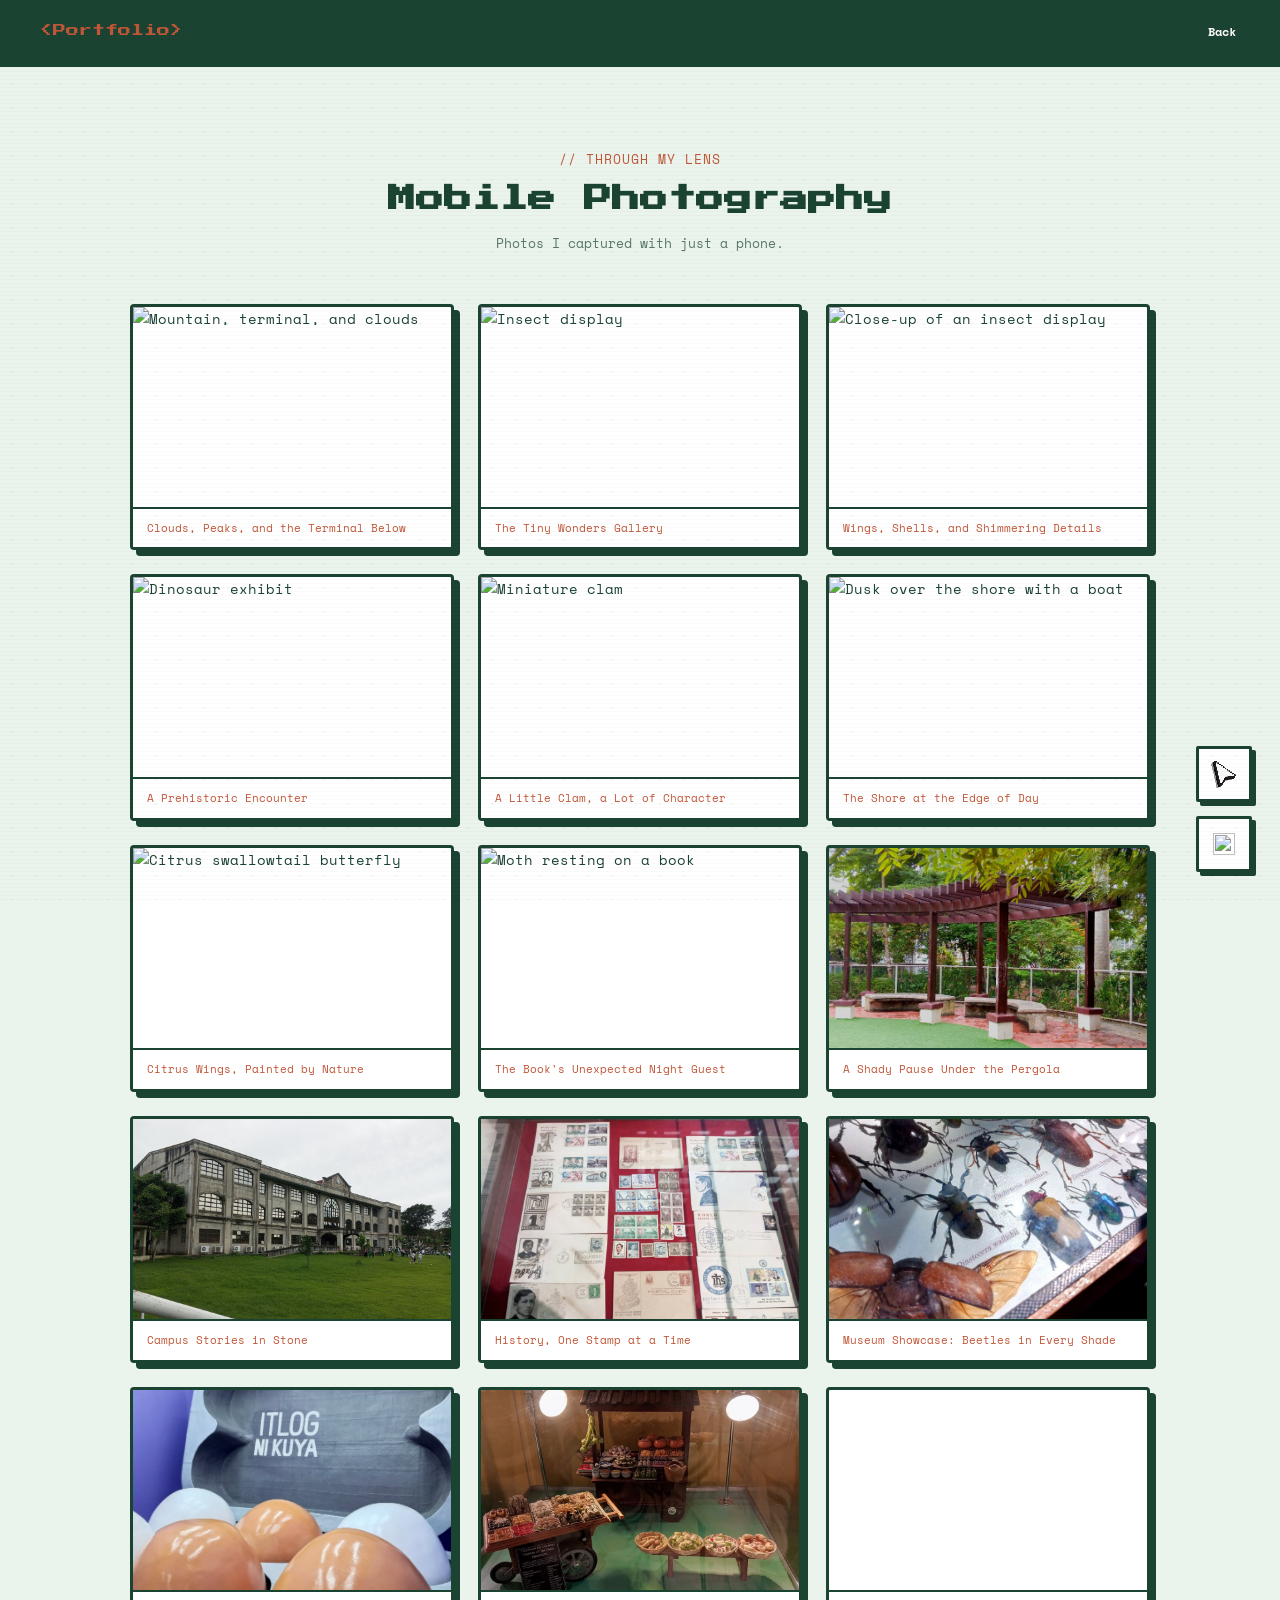
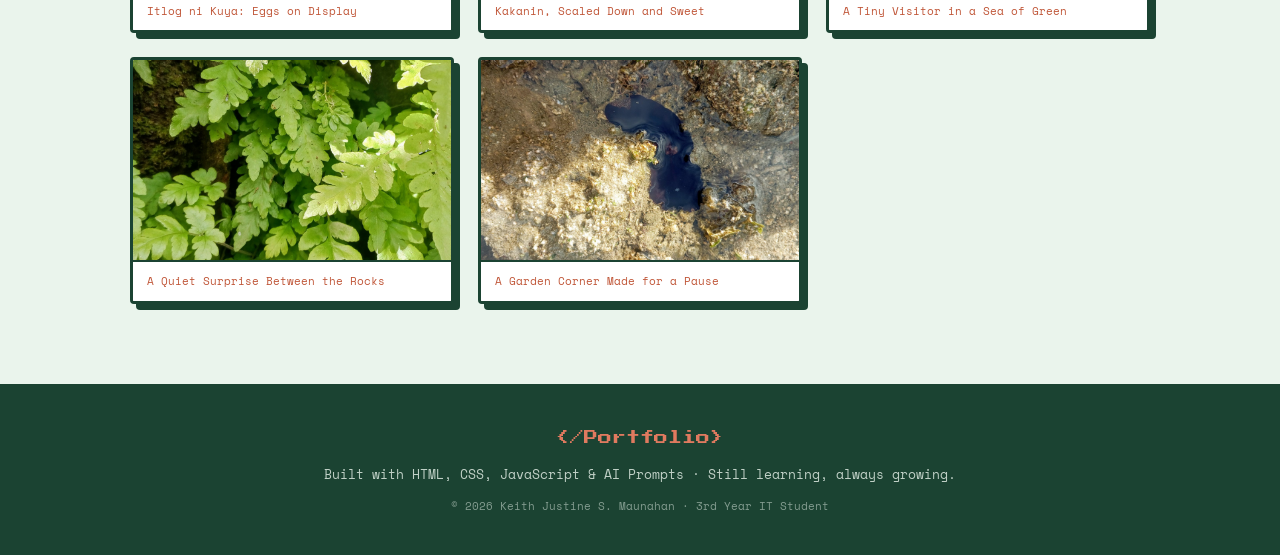
==== commit c4c688a7: "Major Update: Optimized Images and Refactored Code" ====
--- a/gallery.html
+++ b/gallery.html
@@ -30,7 +30,7 @@
   </button>
   <button class="cursor-toggle" id="cursorToggle" type="button" title="Switch to pixel pointer cursor" aria-label="Switch to pixel pointer cursor" aria-pressed="false">
     <img src="assets/images/optimized/default_cursor.png" alt="" aria-hidden="true" class="cursor-icon-pointer" />
-    <img src="assets/images/pickaxe.png" alt="" aria-hidden="true" class="cursor-icon-pickaxe" />
+    <img src="assets/images/optimized/pickaxe.png" alt="" aria-hidden="true" class="cursor-icon-pickaxe" />
   </button>
 
   <nav class="navbar">
@@ -53,43 +53,88 @@
     <div class="gallery-grid">
 
       <div class="gallery-item">
-        <img src="assets/images/optimized/IMG_20231026_111419_089.jpg" alt="Mountain, terminal, and clouds" class="photo-box" decoding="async" fetchpriority="high" />
-        <div class="caption"><p>Clouds Above the Mountain Terminal</p></div>
+        <img src="assets/images/optimized/IMG_20231026_111419_089.jpg" alt="Mountain, terminal, and clouds" class="photo-box" loading="lazy" decoding="async" />
+        <div class="caption"><p>Clouds, Peaks, and the Terminal Below</p></div>
       </div>
 
       <div class="gallery-item">
         <img src="assets/images/optimized/IMG_20231109_130447_533.jpg" alt="Insect display" class="photo-box" decoding="async" />
-        <div class="caption"><p>A World of Tiny Wonders</p></div>
+        <div class="caption"><p>The Tiny Wonders Gallery</p></div>
       </div>
 
       <div class="gallery-item">
         <img src="assets/images/optimized/IMG_20231109_130508_630.jpg" alt="Close-up of an insect display" class="photo-box" decoding="async" />
-        <div class="caption"><p>Details Up Close</p></div>
+        <div class="caption"><p>Wings, Shells, and Shimmering Details</p></div>
       </div>
 
       <div class="gallery-item">
         <img src="assets/images/optimized/IMG_20231109_173409_094.jpg" alt="Dinosaur exhibit" class="photo-box" loading="lazy" decoding="async" />
-        <div class="caption"><p>A Moment with the Dinosaurs</p></div>
+        <div class="caption"><p>A Prehistoric Encounter</p></div>
       </div>
 
       <div class="gallery-item">
         <img src="assets/images/optimized/IMG_20231228_083316_686.jpg" alt="Miniature clam" class="photo-box" loading="lazy" decoding="async" />
-        <div class="caption"><p>A Little Clam</p></div>
+        <div class="caption"><p>A Little Clam, a Lot of Character</p></div>
       </div>
 
       <div class="gallery-item">
         <img src="assets/images/optimized/IMG_20231228_165248_809.jpg" alt="Dusk over the shore with a boat" class="photo-box" loading="lazy" decoding="async" />
-        <div class="caption"><p>Last Light on the Shore</p></div>
+        <div class="caption"><p>The Shore at the Edge of Day</p></div>
       </div>
 
       <div class="gallery-item">
         <img src="assets/images/optimized/1756724284513.jpg" alt="Citrus swallowtail butterfly" class="photo-box" loading="lazy" decoding="async" />
-        <div class="caption"><p>A Citrus Swallowtail in Color</p></div>
+        <div class="caption"><p>Citrus Wings, Painted by Nature</p></div>
       </div>
 
       <div class="gallery-item">
         <img src="assets/images/optimized/1756746847976.jpg" alt="Moth resting on a book" class="photo-box" loading="lazy" decoding="async" />
-        <div class="caption"><p>An Unexpected Reading Companion</p></div>
+        <div class="caption"><p>The Book's Unexpected Night Guest</p></div>
+      </div>
+
+      <div class="gallery-item">
+        <img src="assets/images/optimized/IMG_20230922_112951_54.jpg" alt="Leafy pergola sheltering a curved courtyard bench" class="photo-box" loading="lazy" decoding="async" />
+        <div class="caption"><p>A Shady Pause Under the Pergola</p></div>
+      </div>
+
+      <div class="gallery-item">
+        <img src="assets/images/optimized/IMG_20231021_110247_679.jpg" alt="Historic college building beside a green lawn" class="photo-box" loading="lazy" decoding="async" />
+        <div class="caption"><p>Campus Stories in Stone</p></div>
+      </div>
+
+      <div class="gallery-item">
+        <img src="assets/images/optimized/IMG_20231109_091737_162.jpg" alt="Philippine stamps and postal cards in a display case" class="photo-box" loading="lazy" decoding="async" />
+        <div class="caption"><p>History, One Stamp at a Time</p></div>
+      </div>
+
+      <div class="gallery-item">
+        <img src="assets/images/optimized/IMG_20231109_130510_992.jpg" alt="Beetle specimens arranged in a museum exhibit case" class="photo-box" loading="lazy" decoding="async" />
+        <div class="caption"><p>Museum Showcase: Beetles in Every Shade</p></div>
+      </div>
+
+      <div class="gallery-item">
+        <img src="assets/images/optimized/IMG_20231109_133636_357.jpg" alt="Colorful egg display with an Itlog ni Kuya sign" class="photo-box" loading="lazy" decoding="async" />
+        <div class="caption"><p>Itlog ni Kuya: Eggs on Display</p></div>
+      </div>
+
+      <div class="gallery-item">
+        <img src="assets/images/optimized/IMG_20231109_134311_560.jpg" alt="Miniature Filipino kakanin stall filled with sweets" class="photo-box" loading="lazy" decoding="async" />
+        <div class="caption"><p>Kakanin, Scaled Down and Sweet</p></div>
+      </div>
+
+      <div class="gallery-item">
+        <img src="assets/images/optimized/IMG_20231127_162513_228.jpg" alt="Sunlit fern fronds with a tiny insect" class="photo-box" loading="lazy" decoding="async" />
+        <div class="caption"><p>A Tiny Visitor in a Sea of Green</p></div>
+      </div>
+
+      <div class="gallery-item">
+        <img src="assets/images/optimized/IMG_20231221_095200_623.jpg" alt="Small marine life among rocks in a shallow tide pool" class="photo-box" loading="lazy" decoding="async" />
+        <div class="caption"><p>A Quiet Surprise Between the Rocks</p></div>
+      </div>
+
+      <div class="gallery-item">
+        <img src="assets/images/optimized/IMG_20231228_082902_1.jpg" alt="Green courtyard beneath a leafy pergola" class="photo-box" loading="lazy" decoding="async" />
+        <div class="caption"><p>A Garden Corner Made for a Pause</p></div>
       </div>
 
     </div>
--- a/assets/css/style.css
+++ b/assets/css/style.css
@@ -13,6 +13,7 @@
   --text-nav:    #ffffff;
   --accent:      #c05638;
   --accent-dark: #a04428;
+  --accent-soft: #f9e6df;
   --muted:       #c8e6c9;
   --nav-bg:      #1b4332;
   --footer-bg:   #1b4332;
@@ -36,6 +37,7 @@
   --text-nav:    #e0d7ff;
   --accent:      #f0a500;
   --accent-dark: #c48500;
+  --accent-soft: #3a2a12;
   --muted:       #3a2f5e;
   --nav-bg:      #0e0b1a;
   --footer-bg:   #0e0b1a;
@@ -950,6 +952,33 @@
   margin-bottom: 20px;
 }
 
+.project-contributors {
+  display: flex;
+  flex-direction: column;
+  gap: 8px;
+  margin-bottom: 20px;
+}
+
+.project-contributors-label {
+  color: var(--accent);
+  font-family: 'Space Mono', 'Courier New', monospace;
+  font-size: 10px;
+  font-weight: 700;
+  letter-spacing: 0.5px;
+}
+
+.project-contributor-list {
+  display: flex;
+  flex-wrap: wrap;
+  gap: 8px;
+}
+
+.project-contributor-list .tag {
+  border-color: var(--accent);
+  background-color: var(--accent-soft);
+  color: var(--accent);
+}
+
 .tag {
   background-color: var(--bg);
   border: 2px solid var(--border);
@@ -1097,6 +1126,123 @@
   object-fit: cover;
   display: block;
   transition: transform var(--motion-duration) var(--motion-ease);
+}
+
+.gallery-grid .photo-box {
+  cursor: zoom-in;
+}
+
+.gallery-grid .photo-box:focus-visible {
+  outline: 3px solid var(--accent);
+  outline-offset: 3px;
+}
+
+.photo-lightbox {
+  position: fixed;
+  inset: 0;
+  z-index: 1000;
+  display: grid;
+  place-items: center;
+  padding: clamp(16px, 4vw, 36px);
+  background: rgba(8, 10, 14, 0.82);
+  opacity: 0;
+  transition: opacity 0.24s ease;
+}
+
+.photo-lightbox[hidden] {
+  display: none;
+}
+
+.photo-lightbox.is-open {
+  opacity: 1;
+}
+
+.photo-lightbox__frame {
+  position: relative;
+  display: grid;
+  place-items: center;
+  width: min(
+    80vw,
+    760px,
+    calc(560px * var(--photo-aspect-ratio, 1.5)),
+    calc(70vh * var(--photo-aspect-ratio, 1.5))
+  );
+  aspect-ratio: var(--photo-aspect-ratio, 1.5);
+  transform: scale(0.96);
+  transition: transform 0.24s cubic-bezier(0.22, 1, 0.36, 1);
+}
+
+.photo-lightbox.is-open .photo-lightbox__frame {
+  transform: scale(1);
+}
+
+.photo-lightbox__image {
+  position: absolute;
+  inset: 0;
+  display: block;
+  width: 100%;
+  height: 100%;
+  object-fit: cover;
+  border: 3px solid var(--border);
+  background: var(--surface);
+  box-shadow: 8px 8px 0 var(--shadow);
+}
+
+.photo-lightbox__close {
+  position: absolute;
+  top: 18px;
+  right: 18px;
+  z-index: 1;
+  display: grid;
+  width: 44px;
+  height: 44px;
+  place-items: center;
+  padding: 0;
+  border: 3px solid var(--accent);
+  background: var(--nav-bg);
+  color: #ffffff;
+  box-shadow: 4px 4px 0 var(--accent-dark);
+  cursor: pointer;
+  font-family: Arial, sans-serif;
+  font-size: 30px;
+  line-height: 1;
+  transition: transform 0.18s ease, box-shadow 0.18s ease;
+}
+
+.photo-lightbox__close:hover {
+  transform: translate(-2px, -2px);
+  box-shadow: 6px 6px 0 var(--accent-dark);
+}
+
+.photo-lightbox__close:active {
+  transform: translate(3px, 3px);
+  box-shadow: 1px 1px 0 var(--accent-dark);
+}
+
+.photo-lightbox__close:focus-visible {
+  outline: 3px solid var(--surface);
+  outline-offset: 4px;
+}
+
+@media (max-width: 600px) {
+  .photo-lightbox {
+    padding: 14px;
+  }
+
+  .photo-lightbox__image {
+    max-width: none;
+    max-height: none;
+  }
+
+  .photo-lightbox__frame {
+    width: min(92vw, calc(72vh * var(--photo-aspect-ratio, 1.5)));
+    width: min(92vw, calc(72dvh * var(--photo-aspect-ratio, 1.5)));
+  }
+
+  .photo-lightbox__close {
+    top: 14px;
+    right: 14px;
+  }
 }
 
 .video-box {
--- a/assets/css/gallery.css
+++ b/assets/css/gallery.css
@@ -64,6 +64,11 @@
 .gallery-page .gallery-item:nth-child(10) { transition-delay: 0.45s; }
 .gallery-page .gallery-item:nth-child(11) { transition-delay: 0.50s; }
 .gallery-page .gallery-item:nth-child(12) { transition-delay: 0.55s; }
+.gallery-page .gallery-item:nth-child(13) { transition-delay: 0.60s; }
+.gallery-page .gallery-item:nth-child(14) { transition-delay: 0.65s; }
+.gallery-page .gallery-item:nth-child(15) { transition-delay: 0.70s; }
+.gallery-page .gallery-item:nth-child(16) { transition-delay: 0.75s; }
+.gallery-page .gallery-item:nth-child(17) { transition-delay: 0.80s; }
 
 .gallery-page .gallery-item.reveal-complete {
   transition: transform 0.22s cubic-bezier(0.22, 1, 0.36, 1),
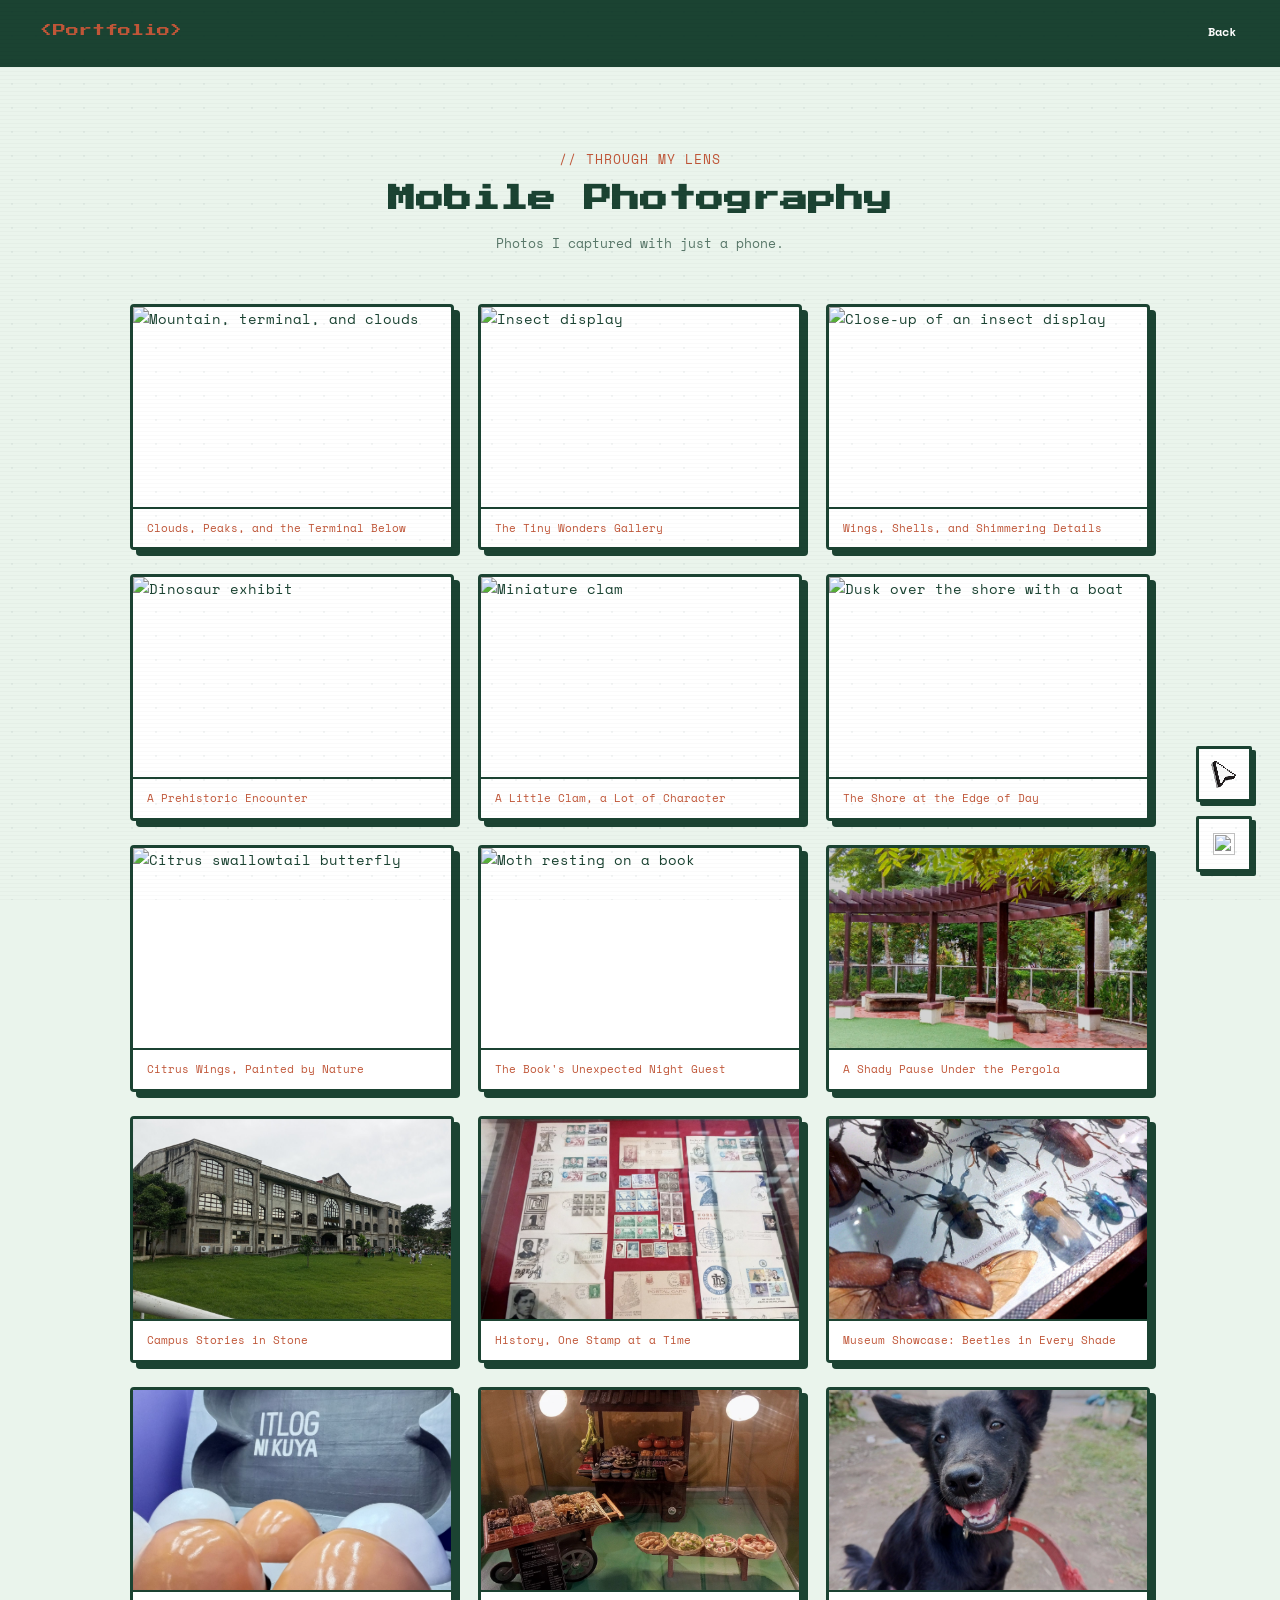
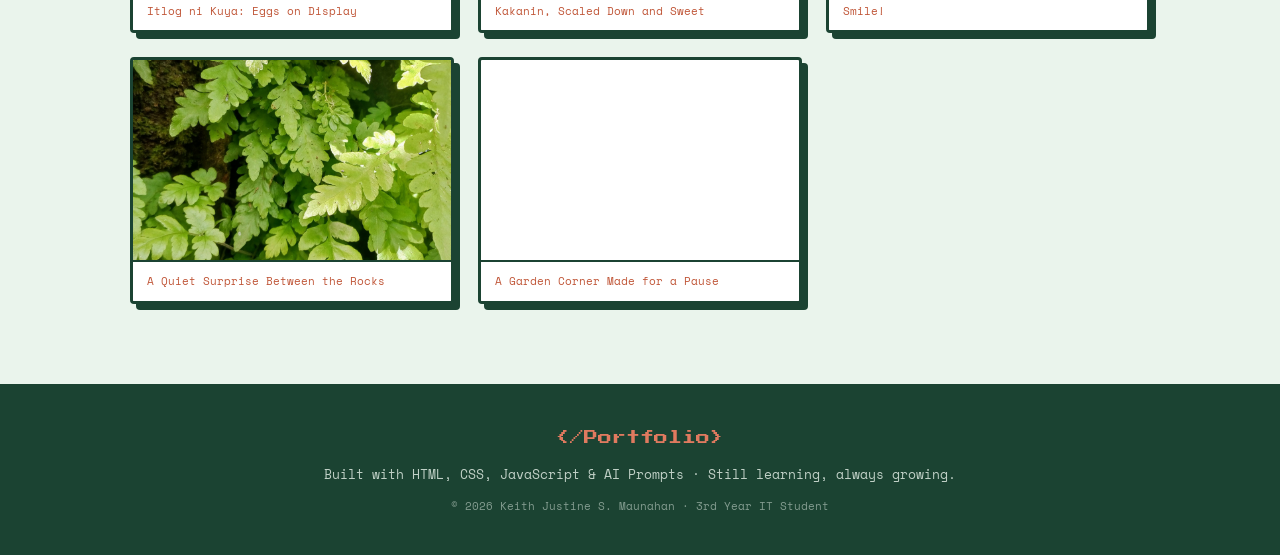
==== commit 5638374e: "Update caption for gallery image" ====
--- a/gallery.html
+++ b/gallery.html
@@ -124,7 +124,7 @@
 
       <div class="gallery-item">
         <img src="assets/images/optimized/IMG_20231127_162513_228.jpg" alt="Sunlit fern fronds with a tiny insect" class="photo-box" loading="lazy" decoding="async" />
-        <div class="caption"><p>A Tiny Visitor in a Sea of Green</p></div>
+        <div class="caption"><p>Smile!</p></div>
       </div>
 
       <div class="gallery-item">
@@ -154,4 +154,4 @@
   <script src="assets/js/pickaxe-cursor.js" defer></script>
 
 </body>
-</html>+</html>
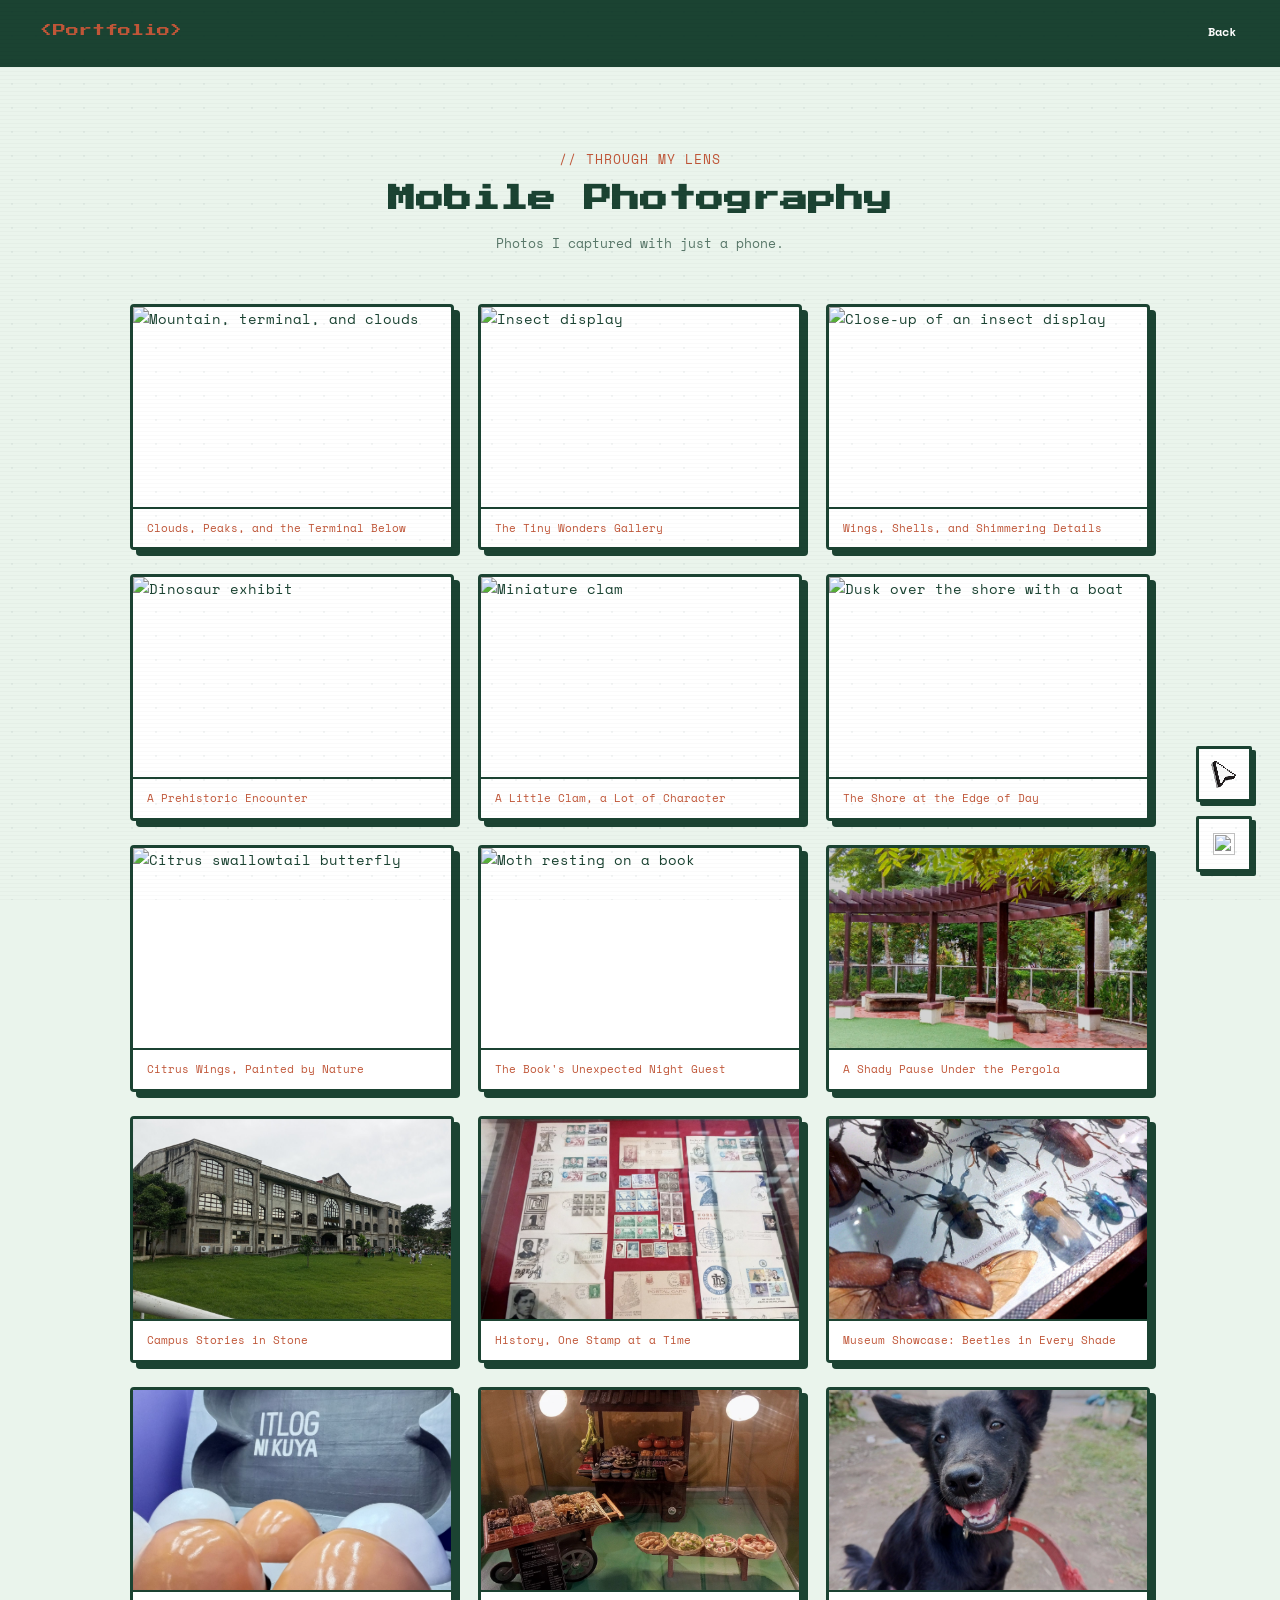
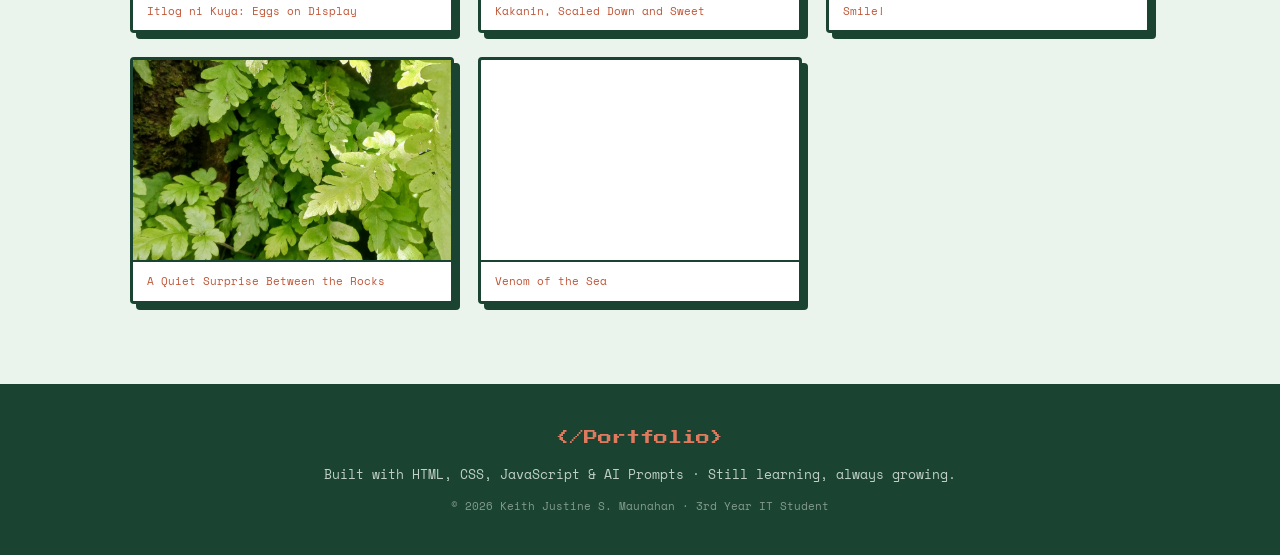
==== commit 614b649a: "Added my old projects to the website." ====
--- a/gallery.html
+++ b/gallery.html
@@ -134,7 +134,7 @@
 
       <div class="gallery-item">
         <img src="assets/images/optimized/IMG_20231228_082902_1.jpg" alt="Green courtyard beneath a leafy pergola" class="photo-box" loading="lazy" decoding="async" />
-        <div class="caption"><p>A Garden Corner Made for a Pause</p></div>
+        <div class="caption"><p>Venom of the Sea</p></div>
       </div>
 
     </div>
@@ -154,4 +154,4 @@
   <script src="assets/js/pickaxe-cursor.js" defer></script>
 
 </body>
-</html>
+</html>
--- a/assets/css/style.css
+++ b/assets/css/style.css
@@ -997,6 +997,88 @@
   display: flex;
   flex-wrap: wrap;
   gap: 12px;
+}
+
+.projects-carousel {
+  position: relative;
+}
+
+.projects-grid--carousel {
+  width: 100%;
+  min-width: 0;
+}
+
+.projects-carousel .projects-carousel-button {
+  display: none;
+  width: 36px;
+  height: 36px;
+  min-height: 36px;
+  padding: 0;
+  align-items: center;
+  justify-content: center;
+  font-family: 'Press Start 2P', cursive;
+  font-size: 12px;
+}
+
+@media (min-width: 1024px) {
+  .projects-carousel .projects-carousel-button {
+    display: inline-flex;
+    position: absolute;
+    top: 50%;
+    left: -40px;
+    z-index: 2;
+    margin-top: -18px;
+  }
+
+  .projects-carousel [data-carousel-next] {
+    right: -40px;
+    left: auto;
+  }
+
+  .projects-grid--carousel {
+    display: grid;
+    width: calc(100% + 12px);
+    margin: -6px;
+    padding: 6px;
+    grid-template-columns: none;
+    grid-template-rows: 1fr;
+    grid-auto-flow: column;
+    grid-auto-columns: calc((100% - 56px) / 3);
+    gap: 28px;
+    scroll-padding: 6px;
+    overflow-x: auto;
+    overscroll-behavior-inline: contain;
+    scroll-snap-type: x mandatory;
+    scrollbar-width: none;
+  }
+
+  .projects-grid--carousel::-webkit-scrollbar {
+    display: none;
+  }
+
+  .projects-grid--carousel > .project-card {
+    scroll-snap-align: start;
+  }
+}
+
+@media (min-width: 1200px) {
+  .projects-carousel [data-carousel-prev] {
+    left: -52px;
+  }
+
+  .projects-carousel [data-carousel-next] {
+    right: -52px;
+  }
+}
+
+@media (min-width: 1280px) {
+  .projects-carousel [data-carousel-prev] {
+    left: -72px;
+  }
+
+  .projects-carousel [data-carousel-next] {
+    right: -72px;
+  }
 }
 
 /* Project placeholder */
